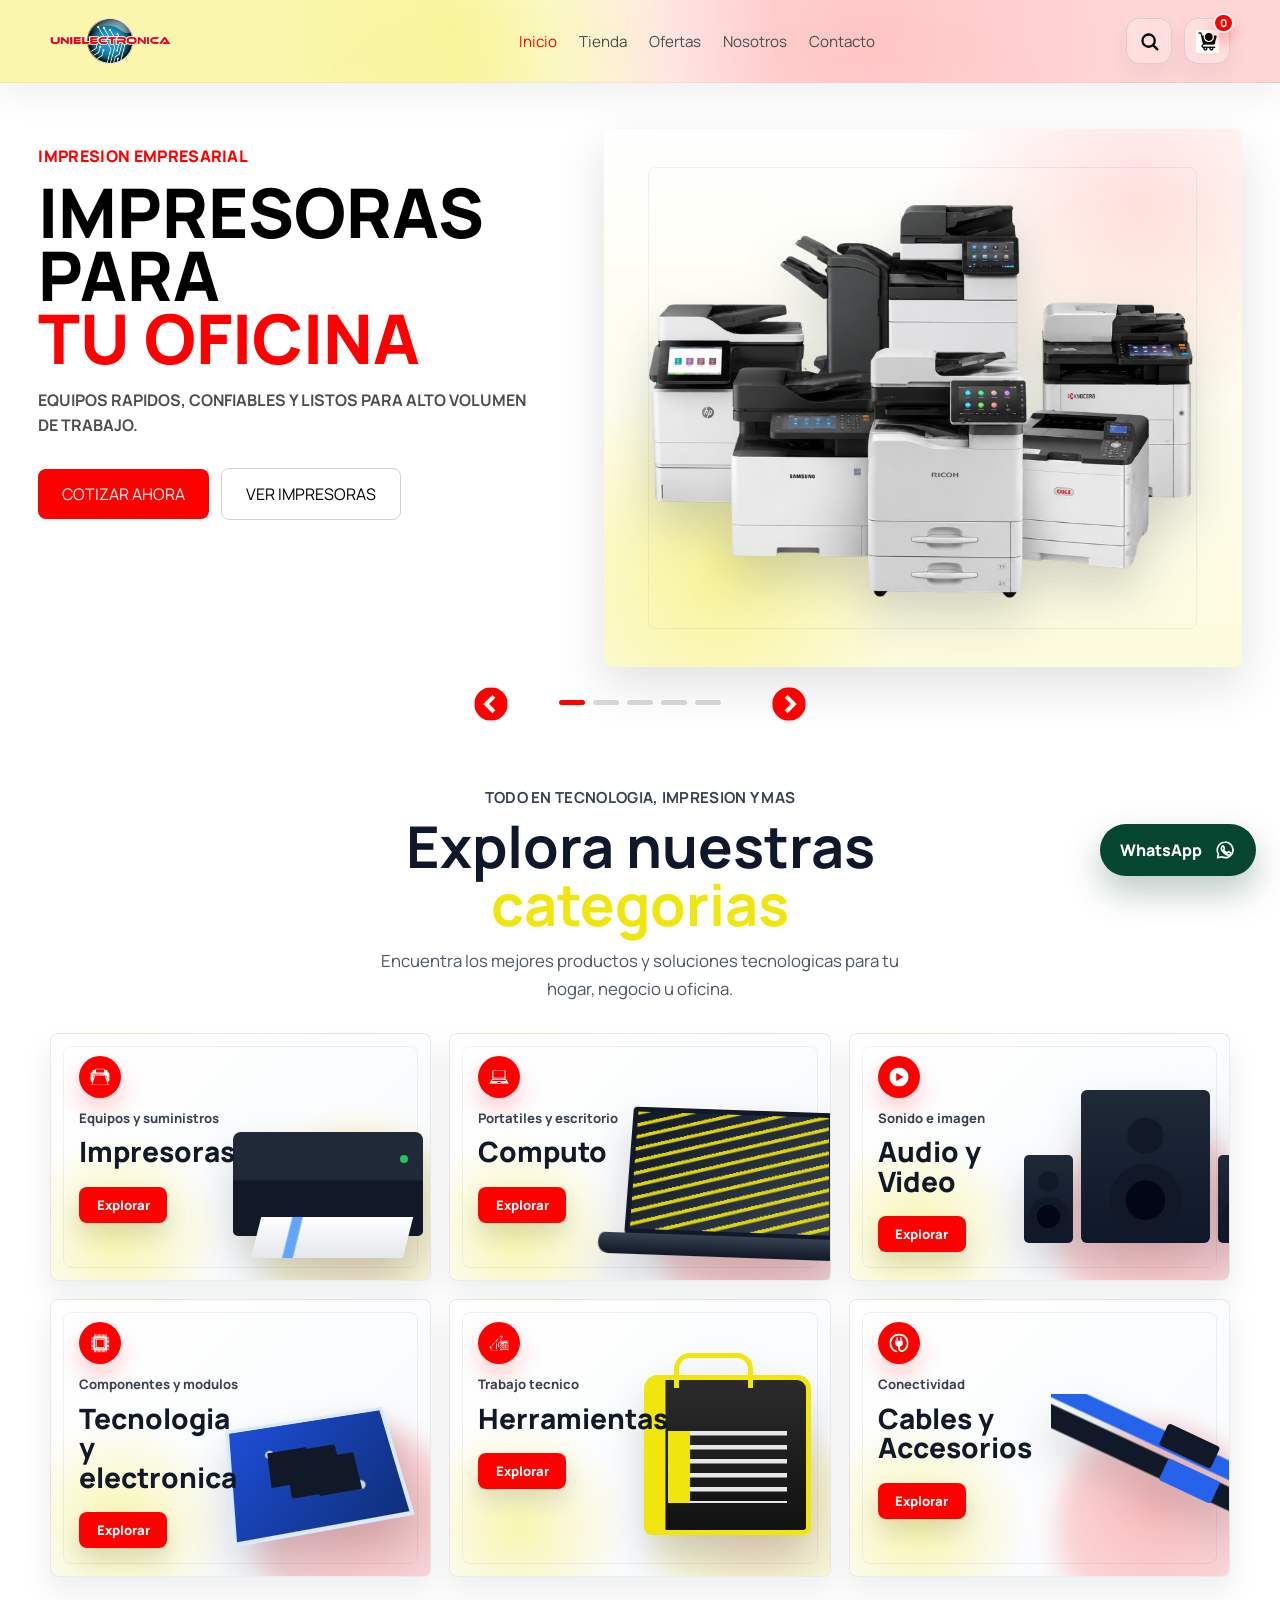
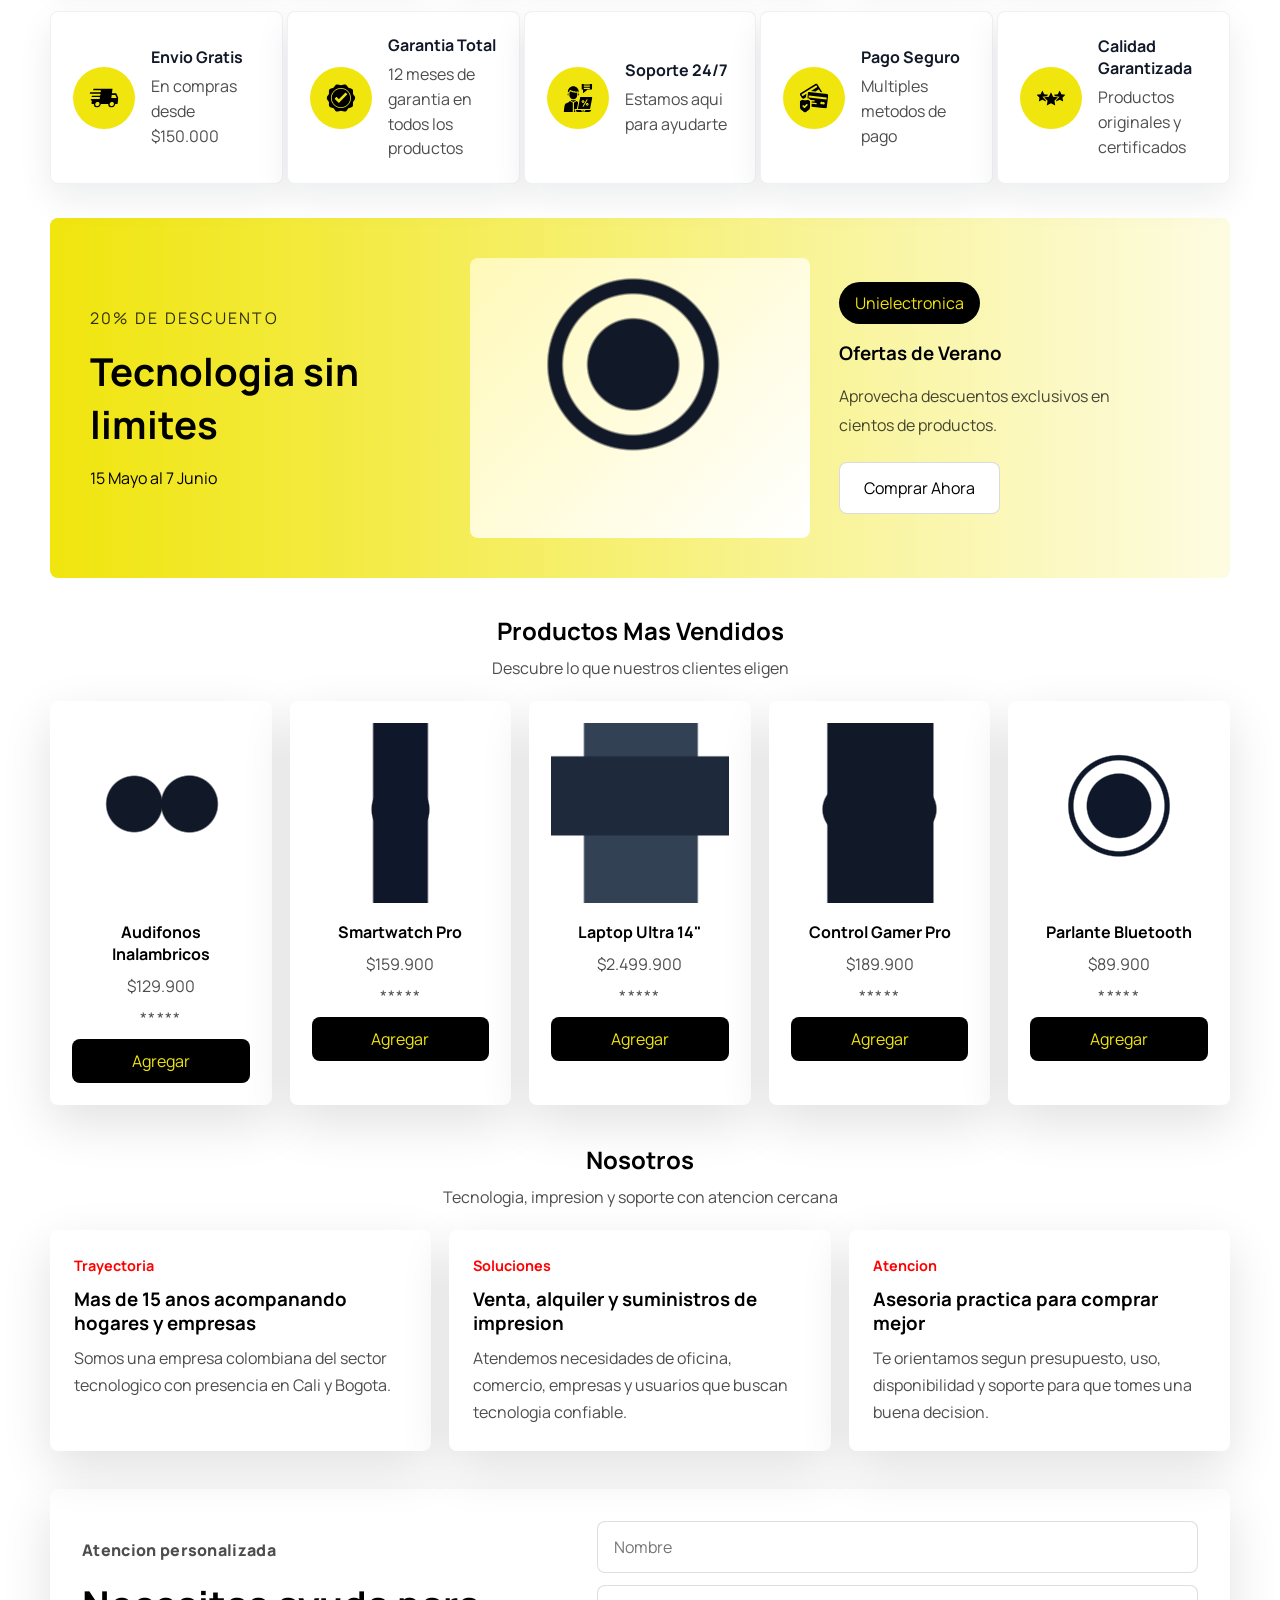
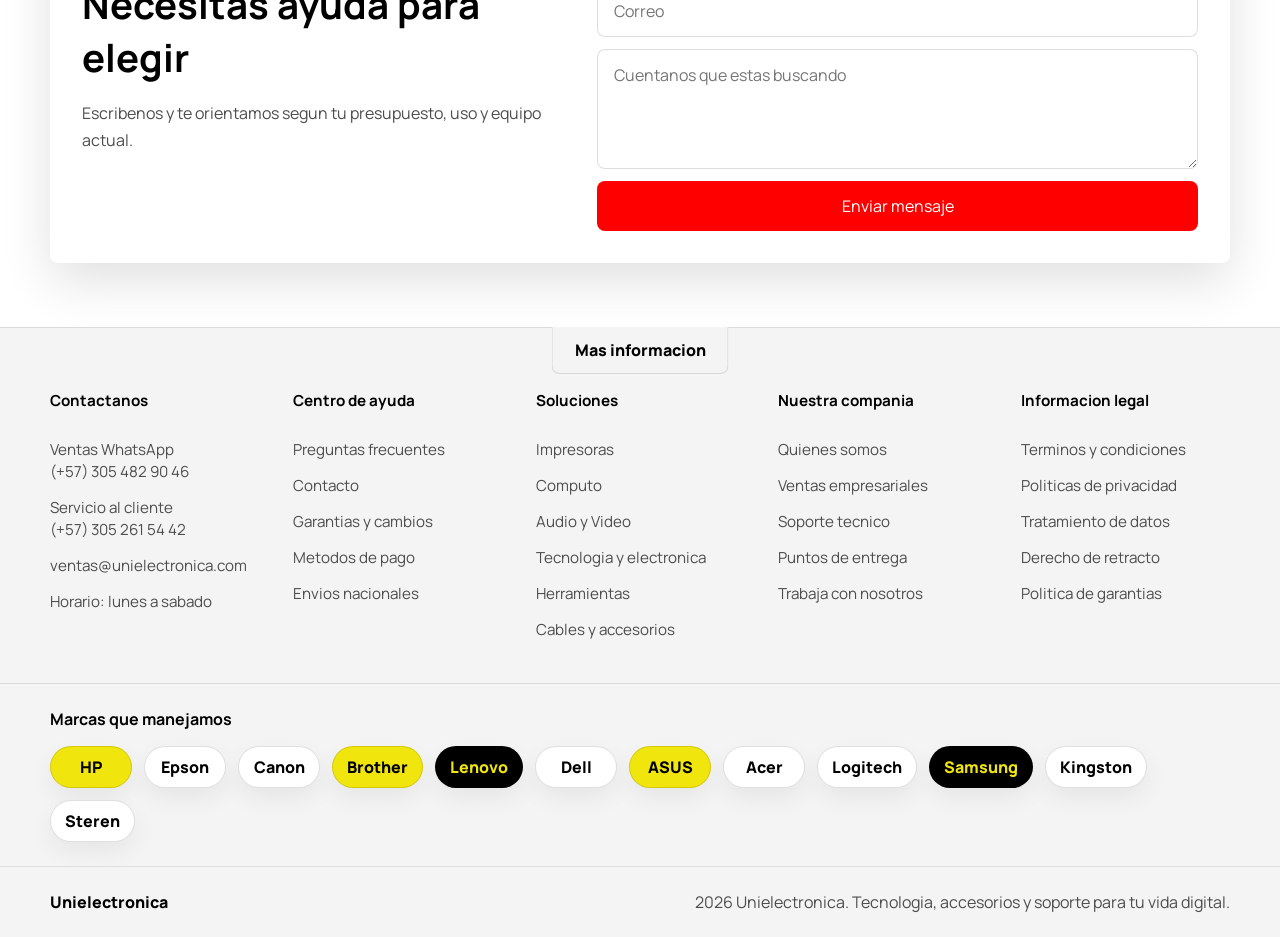
==== index.html @ 13df9bbd "Inicio" ====
<!DOCTYPE html>
<html lang="es">
  <head>
    <meta charset="UTF-8" />
    <meta name="viewport" content="width=device-width, initial-scale=1.0" />
    <title>Unielectronica | Tecnologia y accesorios</title>
    <link rel="icon" type="image/png" href="Img/favicon-unielectronica.png" />
    <link rel="stylesheet" href="style.css" />
  </head>
  <body>
    <!-- Preloader inicial: se oculta desde app.js despues de 1 segundo. -->
    <div class="preloader" id="preloader" aria-label="Cargando Unielectronica">
      <div class="preloader-card">
        <img src="Img/UNIELECTRONICA%20LOGO.png" alt="Unielectronica" />
        <span></span>
      </div>
    </div>

    <!-- Header fijo: logo, navegacion principal, buscador, carrito y menu movil. -->
    <header class="site-header">
      <div class="top-bar">
        <a class="brand" href="#inicio" aria-label="Ir al inicio">
          <img class="brand-logo" src="Img/UNIELECTRONICA%20LOGO.png" alt="Unielectronica" />
        </a>
        <nav class="nav" id="mainNav">
          <a href="#inicio" class="nav-link active">Inicio</a>
          <a href="pages/tienda.html" class="nav-link">Tienda</a>
          <a href="pages/ofertas.html" class="nav-link">Ofertas</a>
          <a href="pages/nosotros.html" class="nav-link">Nosotros</a>
          <a href="pages/contacto.html" class="nav-link">Contacto</a>
        </nav>
        <div class="header-actions">
          <button class="btn-icon icon-search" id="searchBtn" aria-label="Buscar">
            <svg viewBox="0 0 24 24" aria-hidden="true">
              <circle cx="11" cy="11" r="7"></circle>
              <path d="M16.5 16.5L21 21"></path>
            </svg>
          </button>
          <button class="btn-icon cart-btn icon-cart" aria-label="Carrito">
            <img src="Img/cart-icon.svg" alt="" aria-hidden="true" />
            <span id="cartCount">0</span>
          </button>
          <button class="mobile-menu-btn" id="menuBtn" aria-label="Menu" aria-expanded="false" aria-controls="mainNav"><span></span></button>
        </div>
      </div>
    </header>

    <!-- Panel de busqueda: app.js lo abre al hacer clic en el icono de lupa. -->
    <div class="search-panel" id="searchPanel" aria-hidden="true">
      <div class="search-box" role="search">
        <label for="productSearch">Buscar en Unielectronica</label>
        <div class="search-row">
          <input id="productSearch" type="search" placeholder="Audifonos, smartwatch, gaming..." autocomplete="off" />
          <button class="btn-primary" id="closeSearch" type="button">Cerrar</button>
        </div>
      </div>
    </div>

    <main>
      <!-- Hero principal con carrusel. Cada .hero-slide corresponde a una pantalla del carrusel. -->
      <section class="hero hero-carousel" id="inicio" aria-label="Productos destacados">
        <div class="carousel-track" id="heroTrack">
          <div class="hero-slide active">
            <div class="hero-text">
              <p class="eyebrow">Impresion empresarial</p>
              <h1>Impresoras para <span>tu oficina</span></h1>
              <p class="hero-copy">Equipos rapidos, confiables y listos para alto volumen de trabajo.</p>
              <div class="hero-actions">
                <a href="https://wa.me/573157001313?text=Hola%2C%20quiero%20cotizar%20impresoras%20para%20oficina." class="btn-primary" target="_blank" rel="noopener">Cotizar ahora</a>
                <a href="pages/tienda.html#impresoras" class="btn-ghost">Ver impresoras</a>
              </div>
            </div>
            <div class="hero-media">
              <div class="device-card">
                <div class="hero-product-image hero-office-printer" aria-hidden="true"></div>
                <div class="hero-feature-card feature-top">Alto volumen</div>
                <div class="hero-feature-card feature-mid">Red y WiFi</div>
                <div class="hero-feature-card feature-bottom">Soporte local</div>
              </div>
            </div>
          </div>

          <div class="hero-slide">
            <div class="hero-text">
              <p class="eyebrow">Soluciones para casa</p>
              <h1>Impresoras para <span>el hogar</span></h1>
              <p class="hero-copy">Soluciones practicas para tareas, documentos y uso diario.</p>
              <div class="hero-actions">
                <a href="https://wa.me/573157001313?text=Hola%2C%20quiero%20cotizar%20impresoras%20para%20el%20hogar." class="btn-primary" target="_blank" rel="noopener">Cotizar ahora</a>
                <a href="pages/tienda.html#impresoras" class="btn-ghost">Ver modelos</a>
              </div>
            </div>
            <div class="hero-media">
              <div class="device-card">
                <div class="hero-product-image hero-home-printer" aria-hidden="true"></div>
                <div class="hero-feature-card feature-top">Uso diario</div>
                <div class="hero-feature-card feature-mid">Bajo consumo</div>
                <div class="hero-feature-card feature-bottom">Facil instalacion</div>
              </div>
            </div>
          </div>

          <div class="hero-slide">
            <div class="hero-text">
              <p class="eyebrow">Computo personal</p>
              <h1>Computadores para <span>el hogar</span></h1>
              <p class="hero-copy">Equipos ideales para estudio, trabajo, navegacion y entretenimiento.</p>
              <div class="hero-actions">
                <a href="https://wa.me/573157001313?text=Hola%2C%20quiero%20cotizar%20computadores%20para%20el%20hogar%20o%20trabajo." class="btn-primary" target="_blank" rel="noopener">Cotizar ahora</a>
                <a href="pages/tienda.html#computo" class="btn-ghost">Ver computadores</a>
              </div>
            </div>
            <div class="hero-media">
              <div class="device-card">
                <div class="hero-product-image hero-computer" aria-hidden="true"></div>
                <div class="hero-feature-card feature-top">Trabajo y estudio</div>
                <div class="hero-feature-card feature-mid">Listos para usar</div>
                <div class="hero-feature-card feature-bottom">Asesoria tecnica</div>
              </div>
            </div>
          </div>

          <div class="hero-slide">
            <div class="hero-text">
              <p class="eyebrow">Puntos de venta</p>
              <h1>Lectores de codigos, <span>QR y huellas</span></h1>
              <p class="hero-copy">Lectores para negocios, inventarios, puntos de venta y control de acceso.</p>
              <div class="hero-actions">
                <a href="https://wa.me/573157001313?text=Hola%2C%20quiero%20cotizar%20lectores%20de%20codigos%2C%20QR%20o%20huellas." class="btn-primary" target="_blank" rel="noopener">Cotizar ahora</a>
                <a href="pages/tienda.html#electronica" class="btn-ghost">Ver lectores</a>
              </div>
            </div>
            <div class="hero-media">
              <div class="device-card">
                <div class="hero-product-image hero-readers" aria-hidden="true"></div>
                <div class="hero-feature-card feature-top">Codigos y QR</div>
                <div class="hero-feature-card feature-mid">Inventarios</div>
                <div class="hero-feature-card feature-bottom">Control de acceso</div>
              </div>
            </div>
          </div>

          <div class="hero-slide">
            <div class="hero-text">
              <p class="eyebrow">Etiquetado profesional</p>
              <h1>Impresoras de <span>etiquetas</span></h1>
              <p class="hero-copy">Soluciones para codigos de barras, productos, envios e industria textil.</p>
              <div class="hero-actions">
                <a href="https://wa.me/573157001313?text=Hola%2C%20quiero%20cotizar%20impresoras%20de%20etiquetas." class="btn-primary" target="_blank" rel="noopener">Cotizar ahora</a>
                <a href="pages/tienda.html#impresoras-termica-etiquetas" class="btn-ghost">Ver etiquetas</a>
              </div>
            </div>
            <div class="hero-media">
              <div class="device-card">
                <div class="hero-product-image hero-label-printer" aria-hidden="true"></div>
                <div class="hero-feature-card feature-top">Codigos de barras</div>
                <div class="hero-feature-card feature-mid">Envios y productos</div>
                <div class="hero-feature-card feature-bottom">Textil e industria</div>
              </div>
            </div>
          </div>
        </div>
        <button class="carousel-btn carousel-prev" id="prevSlide" type="button" aria-label="Anterior">
          <img src="Img/slide2-icon.svg" alt="" aria-hidden="true" />
        </button>
        <button class="carousel-btn carousel-next" id="nextSlide" type="button" aria-label="Siguiente">
          <img src="Img/slide1-icon.svg" alt="" aria-hidden="true" />
        </button>
        <div class="carousel-dots" aria-label="Seleccionar slide">
          <button class="carousel-dot active" type="button" aria-label="Slide 1"></button>
          <button class="carousel-dot" type="button" aria-label="Slide 2"></button>
          <button class="carousel-dot" type="button" aria-label="Slide 3"></button>
          <button class="carousel-dot" type="button" aria-label="Slide 4"></button>
          <button class="carousel-dot" type="button" aria-label="Slide 5"></button>
        </div>
      </section>

      <!-- Categorias destacadas del home. Los enlaces pueden llevar a tienda.html o a una categoria concreta. -->
      <section class="categories-section" id="categorias">
        <div class="categories-heading">
          <p>Todo en tecnologia, impresion y mas</p>
          <h2>Explora nuestras <span>categorias</span></h2>
          <p>Encuentra los mejores productos y soluciones tecnologicas para tu hogar, negocio u oficina.</p>
        </div>

        <div class="feature-grid">
          <article class="feature-card feature-black category-printers">
            <img class="category-icon category-icon-light" src="Img/printer-icon.svg" alt="" aria-hidden="true" />
            <div class="feature-copy">
              <p class="feature-label">Equipos y suministros</p>
              <h3>Impresoras</h3>
              <a href="pages/tienda.html#impresoras" class="feature-btn">Explorar</a>
            </div>
            <div class="category-visual printer-visual" aria-hidden="true"></div>
          </article>
          <article class="feature-card feature-yellow category-computing">
            <img class="category-icon" src="Img/laptop-icon.svg" alt="" aria-hidden="true" />
            <div class="feature-copy">
              <p class="feature-label">Portatiles y escritorio</p>
              <h3>Computo</h3>
              <a href="pages/tienda.html#computo" class="feature-btn light">Explorar</a>
            </div>
            <div class="category-visual laptop-visual" aria-hidden="true"></div>
          </article>
          <article class="feature-card feature-red category-audio">
            <img class="category-icon category-icon-light" src="Img/audio&amp;video-icon.svg" alt="" aria-hidden="true" />
            <div class="feature-copy">
              <p class="feature-label">Sonido e imagen</p>
              <h3>Audio y Video</h3>
              <a href="pages/tienda.html#audio-video" class="feature-btn light red-text">Explorar</a>
            </div>
            <div class="category-visual audio-visual" aria-hidden="true"></div>
          </article>
          <article class="feature-card feature-white category-electronics">
            <img class="category-icon" src="Img/electronic-icon.svg" alt="" aria-hidden="true" />
            <div class="feature-copy">
              <p class="feature-label">Componentes y modulos</p>
              <h3>Tecnologia y electronica</h3>
              <a href="pages/tienda.html#electronica" class="feature-btn">Explorar</a>
            </div>
            <div class="category-visual board-visual" aria-hidden="true"></div>
          </article>
          <article class="feature-card feature-green category-tools">
            <img class="category-icon category-icon-light" src="Img/tools-icon.svg" alt="" aria-hidden="true" />
            <div class="feature-copy">
              <p class="feature-label">Trabajo tecnico</p>
              <h3>Herramientas</h3>
              <a href="pages/tienda.html#herramientas" class="feature-btn light">Explorar</a>
            </div>
            <div class="category-visual tools-visual" aria-hidden="true"></div>
          </article>
          <article class="feature-card feature-blue category-cables">
            <img class="category-icon" src="Img/cables-icon.svg" alt="" aria-hidden="true" />
            <div class="feature-copy">
              <p class="feature-label">Conectividad</p>
              <h3>Cables y Accesorios</h3>
              <a href="pages/tienda.html#cables" class="feature-btn light">Explorar</a>
            </div>
            <div class="category-visual cables-visual" aria-hidden="true"></div>
          </article>
        </div>
      </section>

      <!-- Beneficios rápidos de compra/servicio. -->
      <section class="info-strip">
        <div class="info-card">
          <span class="info-icon" aria-hidden="true"><img src="Img/shipments-icon.svg" alt="" /></span>
          <div>
            <h4>Envio Gratis</h4>
            <p>En compras desde $150.000</p>
          </div>
        </div>
        <div class="info-card">
          <span class="info-icon" aria-hidden="true"><img src="Img/warranty-icon.svg" alt="" /></span>
          <div>
            <h4>Garantia Total</h4>
            <p>12 meses de garantia en todos los productos</p>
          </div>
        </div>
        <div class="info-card">
          <span class="info-icon" aria-hidden="true"><img src="Img/afterSale-icon.svg" alt="" /></span>
          <div>
            <h4>Soporte 24/7</h4>
            <p>Estamos aqui para ayudarte</p>
          </div>
        </div>
        <div class="info-card">
          <span class="info-icon" aria-hidden="true"><img src="Img/safety-icon.svg" alt="" /></span>
          <div>
            <h4>Pago Seguro</h4>
            <p>Multiples metodos de pago</p>
          </div>
        </div>
        <div class="info-card">
          <span class="info-icon" aria-hidden="true"><img src="Img/quality-icon.svg" alt="" /></span>
          <div>
            <h4>Calidad Garantizada</h4>
            <p>Productos originales y certificados</p>
          </div>
        </div>
      </section>

      <!-- Banner promocional del home. Para ofertas completas se usa pages/ofertas.html. -->
      <section class="promo-banner" id="ofertas">
        <div class="promo-copy">
          <p class="promo-small">20% de descuento</p>
          <h2>Tecnologia sin limites</h2>
          <p>15 Mayo al 7 Junio</p>
        </div>
        <div class="promo-hero">
          <div class="device-image device-image-2"></div>
        </div>
        <div class="promo-details">
          <span class="promo-tag">Unielectronica</span>
          <h3>Ofertas de Verano</h3>
          <p>Aprovecha descuentos exclusivos en cientos de productos.</p>
          <a href="#tienda" class="btn-secondary">Comprar Ahora</a>
        </div>
      </section>

      <!-- Productos destacados del home. La tienda completa esta en pages/tienda.html. -->
      <section class="best-sellers" id="tienda">
        <div class="section-header">
          <h2>Productos Mas Vendidos</h2>
          <p>Descubre lo que nuestros clientes eligen</p>
        </div>
        <div class="products-grid">
          <article class="product-card" data-product="audifonos inalambricos audio bluetooth">
            <div class="product-image product-image-1"></div>
            <h3>Audifonos Inalambricos</h3>
            <p>$129.900</p>
            <p class="rating">*****</p>
            <button class="add-cart" type="button">Agregar</button>
          </article>
          <article class="product-card" data-product="smartwatch pro reloj inteligente wearables">
            <div class="product-image product-image-2"></div>
            <h3>Smartwatch Pro</h3>
            <p>$159.900</p>
            <p class="rating">*****</p>
            <button class="add-cart" type="button">Agregar</button>
          </article>
          <article class="product-card" data-product="laptop ultra computador portatil trabajo estudio">
            <div class="product-image product-image-3"></div>
            <h3>Laptop Ultra 14"</h3>
            <p>$2.499.900</p>
            <p class="rating">*****</p>
            <button class="add-cart" type="button">Agregar</button>
          </article>
          <article class="product-card" data-product="control gamer pro gaming consola">
            <div class="product-image product-image-4"></div>
            <h3>Control Gamer Pro</h3>
            <p>$189.900</p>
            <p class="rating">*****</p>
            <button class="add-cart" type="button">Agregar</button>
          </article>
          <article class="product-card" data-product="parlante bluetooth audio portatil">
            <div class="product-image product-image-5"></div>
            <h3>Parlante Bluetooth</h3>
            <p>$89.900</p>
            <p class="rating">*****</p>
            <button class="add-cart" type="button">Agregar</button>
          </article>
        </div>
      </section>

      <!-- Resumen corto de la empresa en home. La pagina completa esta en pages/nosotros.html. -->
      <section class="blog-preview" id="nosotros">
        <div class="section-header">
          <h2>Nosotros</h2>
          <p>Tecnologia, impresion y soporte con atencion cercana</p>
        </div>
        <div class="blog-grid">
          <article class="blog-card">
            <span>Trayectoria</span>
            <h3>Mas de 15 anos acompanando hogares y empresas</h3>
            <p>Somos una empresa colombiana del sector tecnologico con presencia en Cali y Bogota.</p>
          </article>
          <article class="blog-card">
            <span>Soluciones</span>
            <h3>Venta, alquiler y suministros de impresion</h3>
            <p>Atendemos necesidades de oficina, comercio, empresas y usuarios que buscan tecnologia confiable.</p>
          </article>
          <article class="blog-card">
            <span>Atencion</span>
            <h3>Asesoria practica para comprar mejor</h3>
            <p>Te orientamos segun presupuesto, uso, disponibilidad y soporte para que tomes una buena decision.</p>
          </article>
        </div>
      </section>

      <!-- Formulario rapido del home. La pagina completa de contacto esta en pages/contacto.html. -->
      <section class="contact-section" id="contacto">
        <div>
          <p class="eyebrow">Atencion personalizada</p>
          <h2>Necesitas ayuda para elegir</h2>
          <p>Escribenos y te orientamos segun tu presupuesto, uso y equipo actual.</p>
        </div>
        <form class="contact-form">
          <input type="text" placeholder="Nombre" aria-label="Nombre" />
          <input type="email" placeholder="Correo" aria-label="Correo" />
          <textarea placeholder="Cuentanos que estas buscando" aria-label="Mensaje"></textarea>
          <button class="btn-primary" type="submit">Enviar mensaje</button>
        </form>
      </section>
    </main>

    <!-- Footer compartido del home: enlaces, datos de contacto e informacion legal. -->
    <footer class="site-footer">
      <div class="footer-tab">Mas informacion</div>
      <div class="footer-content">
        <div class="footer-column">
          <h3>Contactanos</h3>
          <a href="tel:+573054829046">Ventas WhatsApp<br />(+57) 305 482 90 46</a>
          <a href="tel:+573052615442">Servicio al cliente<br />(+57) 305 261 54 42</a>
          <a href="mailto:ventas@unielectronica.com">ventas@unielectronica.com</a>
          <span>Horario: lunes a sabado</span>
        </div>
        <div class="footer-column">
          <h3>Centro de ayuda</h3>
          <a href="#">Preguntas frecuentes</a>
          <a href="pages/contacto.html">Contacto</a>
          <a href="#">Garantias y cambios</a>
          <a href="#">Metodos de pago</a>
          <a href="#">Envios nacionales</a>
        </div>
        <div class="footer-column">
          <h3>Soluciones</h3>
          <a href="#tienda">Impresoras</a>
          <a href="#tienda">Computo</a>
          <a href="#tienda">Audio y Video</a>
          <a href="pages/tienda.html#electronica">Tecnologia y electronica</a>
          <a href="#tienda">Herramientas</a>
          <a href="#tienda">Cables y accesorios</a>
        </div>
        <div class="footer-column">
          <h3>Nuestra compania</h3>
          <a href="pages/nosotros.html">Quienes somos</a>
          <a href="#">Ventas empresariales</a>
          <a href="#">Soporte tecnico</a>
          <a href="#">Puntos de entrega</a>
          <a href="#">Trabaja con nosotros</a>
        </div>
        <div class="footer-column">
          <h3>Informacion legal</h3>
          <a href="#">Terminos y condiciones</a>
          <a href="#">Politicas de privacidad</a>
          <a href="#">Tratamiento de datos</a>
          <a href="#">Derecho de retracto</a>
          <a href="#">Politica de garantias</a>
        </div>
      </div>
      <div class="brand-strip" aria-label="Marcas disponibles">
        <span>Marcas que manejamos</span>
        <div class="brand-list">
          <span>HP</span>
          <span>Epson</span>
          <span>Canon</span>
          <span>Brother</span>
          <span>Lenovo</span>
          <span>Dell</span>
          <span>ASUS</span>
          <span>Acer</span>
          <span>Logitech</span>
          <span>Samsung</span>
          <span>Kingston</span>
          <span>Steren</span>
        </div>
      </div>
      <div class="footer-bottom">
        <p>Unielectronica</p>
        <span>2026 Unielectronica. Tecnologia, accesorios y soporte para tu vida digital.</span>
      </div>
    </footer>

    <!-- Boton flotante de WhatsApp visible en todo el home. -->
    <a class="whatsapp-float" href="https://wa.me/573157001313" target="_blank" rel="noopener" aria-label="Escribir por WhatsApp">
      <span>WhatsApp</span>
      <svg viewBox="0 0 24 24" aria-hidden="true">
        <path d="M12 3.5a8.4 8.4 0 0 0-7.25 12.64L4 20.5l4.45-1.17A8.4 8.4 0 1 0 12 3.5Z"></path>
        <path d="M8.8 8.2c.2-.42.42-.43.62-.43h.5c.16 0 .38.06.58.48.22.52.72 1.77.78 1.9.06.13.1.29.02.46-.08.18-.13.29-.27.45-.13.16-.28.35-.4.47-.13.13-.27.27-.12.53.16.26.68 1.12 1.46 1.8 1 .9 1.84 1.18 2.1 1.31.26.13.42.11.57-.06.16-.18.66-.77.84-1.04.18-.26.35-.22.59-.13.24.08 1.52.72 1.78.85.26.13.43.19.5.3.06.11.06.64-.15 1.25-.21.6-1.23 1.18-1.72 1.22-.44.04-1 .06-1.62-.1-.37-.1-.85-.28-1.46-.54-2.56-1.1-4.23-3.67-4.36-3.84-.13-.18-1.04-1.38-1.04-2.63 0-1.25.66-1.86.9-2.12Z"></path>
      </svg>
    </a>

    <script src="app.js"></script>
  </body>
</html>
---- style.css ----
@import url("https://fonts.googleapis.com/css2?family=Manrope:wght@400;500;600;700;800;900&display=swap");

:root {
  --bg: #ffffff;
  --white: #ffffff;
  --black: #000000;
  --gray: #4d4d4d;
  --blue: #ff0000;
  --blue-soft: #fff9b8;
  --yellow: #f0e50d;
  --red: #ff0000;
  --green: #000000;
  --orange: #f0e50d;
  --shadow: 0 18px 50px rgba(0, 0, 0, 0.12);
  --radius: 8px;
  --header-height: 82px;
}

* {
  box-sizing: border-box;
}

html {
  scroll-behavior: smooth;
}

html,
body {
  overflow-x: hidden;
}

body {
  margin: 0;
  font-family: "Manrope", "Aptos", "Segoe UI", ui-sans-serif, system-ui, sans-serif;
  background: var(--bg);
  color: var(--black);
  padding-top: var(--header-height);
}

button,
a {
  font: inherit;
}

a {
  text-decoration: none;
}

.preloader {
  position: fixed;
  inset: 0;
  z-index: 999;
  display: grid;
  place-items: center;
  background: var(--white);
  transition: opacity 0.45s ease, visibility 0.45s ease;
}

.preloader.is-hidden {
  opacity: 0;
  visibility: hidden;
  pointer-events: none;
}

.preloader-card {
  display: grid;
  justify-items: center;
  gap: 22px;
}

.preloader-card img {
  width: min(260px, 68vw);
  height: auto;
  display: block;
  animation: preloaderPulse 1.2s ease-in-out infinite;
}

.preloader-card span {
  width: 150px;
  height: 4px;
  overflow: hidden;
  border-radius: 999px;
  background: rgba(15, 23, 42, 0.1);
}

.preloader-card span::before {
  content: "";
  display: block;
  width: 46%;
  height: 100%;
  border-radius: inherit;
  background: var(--red);
  animation: preloaderBar 1s ease-in-out infinite;
}

@keyframes preloaderPulse {
  0%,
  100% {
    transform: scale(1);
  }

  50% {
    transform: scale(1.035);
  }
}

@keyframes preloaderBar {
  0% {
    transform: translateX(-110%);
  }

  100% {
    transform: translateX(230%);
  }
}

.site-header {
  position: fixed;
  top: 0;
  left: 0;
  right: 0;
  z-index: 10;
  background:
    radial-gradient(circle at 18% 100%, rgba(240, 229, 13, 0.34) 0 22%, rgba(240, 229, 13, 0) 42%),
    radial-gradient(circle at 82% 0%, rgba(255, 0, 0, 0.16) 0 26%, rgba(255, 0, 0, 0) 48%),
    linear-gradient(180deg, rgba(255, 255, 255, 0.98), rgba(255, 255, 255, 0.9));
  backdrop-filter: blur(14px);
  border-bottom: 1px solid rgba(255, 0, 0, 0.08);
  box-shadow: 0 14px 34px rgba(15, 23, 42, 0.06);
}

.site-header::before {
  content: "";
  position: absolute;
  inset: 0;
  z-index: -1;
  pointer-events: none;
  background:
    radial-gradient(circle at 38% 50%, rgba(240, 229, 13, 0.12), transparent 28%),
    radial-gradient(circle at 68% 62%, rgba(255, 0, 0, 0.08), transparent 30%);
}

.top-bar {
  position: relative;
  z-index: 1;
  width: min(1180px, calc(100% - 32px));
  margin: 0 auto;
  display: flex;
  align-items: center;
  justify-content: space-between;
  gap: 14px;
  padding: 18px 0;
}

.brand {
  display: flex;
  align-items: center;
  color: var(--black);
  flex: 0 0 auto;
}

.brand-logo {
  display: block;
  width: clamp(150px, 17vw, 230px);
  height: 46px;
  object-fit: contain;
  object-position: left center;
}

.nav {
  display: flex;
  align-items: center;
  gap: 22px;
  flex-wrap: wrap;
  justify-content: center;
}

.nav-link {
  color: var(--gray);
  font-size: 0.95rem;
  transition: color 0.2s ease;
}

.nav-link:hover,
.nav-link.active {
  color: var(--red);
}

.header-actions {
  display: flex;
  align-items: center;
  gap: 12px;
  flex: 0 0 auto;
}

.btn-icon {
  position: relative;
  width: 46px;
  height: 46px;
  border: 1px solid rgba(15, 23, 42, 0.1);
  border-radius: 14px;
  background: rgba(255, 255, 255, 0.24);
  color: var(--black);
  cursor: pointer;
  box-shadow:
    0 10px 22px rgba(15, 23, 42, 0.06),
    inset 0 1px 0 rgba(255, 255, 255, 0.38);
  display: grid;
  place-items: center;
  backdrop-filter: blur(10px);
  transition: transform 0.18s ease, box-shadow 0.18s ease, border-color 0.18s ease, background 0.18s ease;
  -webkit-tap-highlight-color: transparent;
}

.btn-icon::before {
  content: "";
  display: none;
}

.btn-icon svg {
  position: relative;
  z-index: 1;
  width: 21px;
  height: 21px;
  fill: none;
  stroke: currentColor;
  stroke-width: 2.6;
  stroke-linecap: round;
  stroke-linejoin: round;
}

.btn-icon img {
  position: relative;
  z-index: 1;
  width: 23px;
  height: 23px;
  display: block;
  object-fit: contain;
}

.btn-icon:hover {
  transform: translateY(-2px);
  border-color: rgba(255, 0, 0, 0.28);
  background: rgba(255, 255, 255, 0.36);
  box-shadow:
    0 14px 28px rgba(15, 23, 42, 0.1),
    0 8px 18px rgba(255, 0, 0, 0.08),
    inset 0 1px 0 rgba(255, 255, 255, 0.46);
}

.btn-icon:active {
  transform: translateY(0);
  box-shadow:
    0 8px 18px rgba(15, 23, 42, 0.08),
    inset 0 1px 0 rgba(255, 255, 255, 0.35);
}

.btn-icon:focus-visible {
  outline: 3px solid rgba(240, 229, 13, 0.65);
  outline-offset: 3px;
}

.cart-btn span {
  position: absolute;
  right: -5px;
  top: -6px;
  z-index: 2;
  min-width: 20px;
  height: 20px;
  padding: 0 5px;
  margin: 0;
  border: 2px solid #ffffff;
  border-radius: 999px;
  background: var(--red);
  color: #ffffff;
  box-shadow: 0 8px 14px rgba(255, 0, 0, 0.28);
  font-size: 0.68rem;
  line-height: 16px;
  font-weight: 950;
  text-align: center;
  pointer-events: none;
}

.cart-btn {
  position: relative;
  display: flex;
  align-items: center;
  justify-content: center;
}

.cart-btn::after {
  content: "";
  position: absolute;
  inset: 9px;
  border-radius: 12px;
  background: rgba(255, 0, 0, 0.08);
  opacity: 0;
  transition: opacity 0.18s ease;
}

.cart-btn:hover::after {
  opacity: 1;
}

.mobile-menu-btn {
  display: none;
  width: 42px;
  height: 42px;
  border: 0;
  border-radius: var(--radius);
  background: var(--black);
  color: white;
  place-items: center;
  cursor: pointer;
}

.mobile-menu-btn span,
.mobile-menu-btn::before,
.mobile-menu-btn::after {
  content: "";
  width: 18px;
  height: 2px;
  background: white;
  display: block;
  border-radius: 2px;
}

.mobile-menu-btn {
  gap: 4px;
}

.search-panel {
  position: fixed;
  inset: 82px 16px auto;
  z-index: 20;
  display: none;
  justify-content: center;
}

.search-panel.open {
  display: flex;
}

.search-box {
  width: min(760px, 100%);
  background: white;
  border: 1px solid rgba(15, 23, 42, 0.08);
  border-radius: var(--radius);
  box-shadow: var(--shadow);
  padding: 18px;
}

.search-box label {
  display: block;
  font-weight: 700;
  margin-bottom: 10px;
}

.search-row {
  display: flex;
  gap: 10px;
}

.search-row input {
  flex: 1;
  min-width: 0;
  border: 1px solid rgba(15, 23, 42, 0.14);
  border-radius: var(--radius);
  padding: 13px 14px;
  outline: none;
}

main {
  width: min(1180px, calc(100% - 32px));
  margin: 0 auto;
  padding: 0 0 64px;
}

.hero {
  margin-bottom: 44px;
}

.hero-carousel {
  display: block;
  position: relative;
  overflow: hidden;
  width: 100vw;
  min-height: clamp(590px, 69vh, 810px);
  margin-left: calc(50% - 50vw);
  padding: clamp(10px, 1.6vw, 24px) 0 76px;
  background: var(--white);
}

.carousel-track {
  display: flex;
  transition: transform 0.55s ease;
  will-change: transform;
}

.hero-slide {
  min-width: 100%;
  display: grid;
  grid-template-columns: minmax(360px, 0.88fr) minmax(560px, 1.12fr);
  gap: clamp(36px, 5vw, 88px);
  align-items: start;
  width: min(1640px, calc(100vw - 96px));
  margin: 0 auto;
  padding: clamp(18px, 3vh, 34px) clamp(24px, 3vw, 48px) 0;
}

.carousel-btn {
  position: absolute;
  bottom: 18px;
  z-index: 2;
  width: 42px;
  height: 42px;
  border: 0;
  border-radius: 50%;
  background: transparent;
  box-shadow: none;
  cursor: pointer;
  transition: transform 0.2s ease, background 0.2s ease;
  padding: 0;
  display: grid;
  place-items: center;
}

.carousel-btn img {
  width: 100%;
  height: 100%;
  display: block;
  object-fit: contain;
}

.carousel-btn:hover {
  background: transparent;
  transform: scale(1.08);
}

.carousel-prev {
  left: calc(50% - 170px);
}

.carousel-next {
  right: calc(50% - 170px);
}

.carousel-dots {
  position: absolute;
  left: 50%;
  bottom: 38px;
  display: flex;
  gap: 8px;
  transform: translateX(-50%);
  width: max-content;
  max-width: calc(100% - 180px);
  justify-content: center;
}

.carousel-dot {
  width: 26px;
  height: 5px;
  border: 0;
  border-radius: 99px;
  background: rgba(15, 23, 42, 0.16);
  cursor: pointer;
}

.carousel-dot.active {
  background: var(--red);
}

.hero-text {
  position: relative;
  z-index: 2;
  max-width: 640px;
  text-transform: uppercase;
}

.eyebrow {
  color: var(--red);
  font-weight: 900;
  margin-bottom: 14px;
  letter-spacing: 0.02em;
}

.hero h1 {
  font-size: clamp(3.4rem, 5.35vw, 6.55rem);
  line-height: 0.92;
  margin: 0 0 18px;
  letter-spacing: 0;
  font-weight: 950;
  overflow-wrap: anywhere;
}

.hero h1 span {
  color: var(--red);
  display: block;
  margin-left: 0;
}

.hero-copy {
  color: var(--gray);
  line-height: 1.55;
  margin-bottom: 30px;
  max-width: 560px;
  font-size: 1rem;
  font-weight: 700;
}

.hero-actions {
  display: flex;
  align-items: center;
  gap: 12px;
  flex-wrap: wrap;
}

.btn-primary,
.btn-secondary,
.feature-btn,
.btn-ghost,
.add-cart {
  display: inline-flex;
  align-items: center;
  justify-content: center;
  padding: 14px 24px;
  border-radius: var(--radius);
  border: none;
  cursor: pointer;
  transition: transform 0.2s ease, box-shadow 0.2s ease;
}

.btn-primary {
  background: var(--red);
  color: white;
}

.btn-secondary {
  background: white;
  color: var(--black);
  border: 1px solid rgba(0, 0, 0, 0.14);
}

.btn-ghost {
  background: transparent;
  color: var(--black);
  border: 1px solid rgba(0, 0, 0, 0.18);
}

.btn-primary:hover,
.btn-secondary:hover,
.feature-btn:hover,
.btn-ghost:hover,
.add-cart:hover {
  transform: translateY(-2px);
}

.hero-media {
  display: grid;
  gap: 18px;
  justify-items: stretch;
  min-width: 0;
}

.device-card {
  width: 100%;
  max-width: 760px;
  justify-self: end;
  min-height: clamp(460px, 42vw, 650px);
  background:
    radial-gradient(circle at 84% 14%, rgba(255, 0, 0, 0.12), transparent 30%),
    radial-gradient(circle at 18% 82%, rgba(240, 229, 13, 0.35), transparent 28%),
    linear-gradient(180deg, rgba(255,255,255,0.98), rgba(240,229,13,0.14));
  border-radius: var(--radius);
  box-shadow: var(--shadow);
  display: grid;
  place-items: center;
  position: relative;
  overflow: hidden;
}

.device-card::before {
  content: "";
  position: absolute;
  inset: 7%;
  border: 1px solid rgba(15, 23, 42, 0.06);
  border-radius: var(--radius);
  pointer-events: none;
}

.hero-product-image {
  position: relative;
  z-index: 1;
  width: min(78%, 560px);
  height: min(72%, 470px);
  filter: drop-shadow(0 24px 24px rgba(15, 23, 42, 0.18));
}

.hero-office-printer {
  width: calc(100% - 56px);
  height: calc(100% - 56px);
  background: url("Img/impresorasOficina.png") center / contain no-repeat;
  border-radius: 0;
}

.hero-home-printer,
.hero-computer,
.hero-readers,
.hero-label-printer {
  width: calc(100% - 56px);
  height: calc(100% - 56px);
  border: 0;
  border-radius: 0;
  transform: none;
}

.hero-office-printer::before,
.hero-office-printer::after,
.hero-home-printer::before,
.hero-home-printer::after,
.hero-computer::before,
.hero-computer::after,
.hero-readers::before,
.hero-readers::after,
.hero-label-printer::before,
.hero-label-printer::after {
  content: "";
  position: absolute;
  display: block;
}

.hero-office-printer::before {
  display: none;
}

.hero-office-printer::after {
  display: none;
}

.hero-home-printer {
  background: url("Img/impresorasHogar.png") center / contain no-repeat;
}

.hero-home-printer::before {
  display: none;
}

.hero-home-printer::after {
  display: none;
}

.hero-computer {
  background: url("Img/computoHogar.png") center / contain no-repeat;
}

.hero-computer::after {
  display: none;
}

.hero-readers {
  background: url("Img/lectores.png") center / contain no-repeat;
}

.hero-readers::before {
  display: none;
}

.hero-readers::after {
  display: none;
}

.hero-label-printer {
  background: url("Img/impresorasEtiquetas.png") center / contain no-repeat;
}

.hero-label-printer::before {
  display: none;
}

.hero-label-printer::after {
  display: none;
}

.hero-feature-card {
  display: none;
}

.hero-feature-card::before {
  content: "";
  width: 8px;
  height: 8px;
  display: inline-block;
  margin-right: 8px;
  border-radius: 50%;
  background: var(--red);
  vertical-align: 1px;
}

.feature-top {
  top: 13%;
  right: 7%;
}

.feature-mid {
  left: 8%;
  top: 42%;
}

.feature-bottom {
  right: 10%;
  bottom: 11%;
}

.device-image {
  width: 100%;
  height: 100%;
  border-radius: var(--radius);
  background-size: cover;
  background-position: center;
}

.device-image-1 {
  width: 76%;
  height: 76%;
  background:
    radial-gradient(circle at 33% 47%, #111827 0 18%, transparent 19%),
    radial-gradient(circle at 68% 47%, #111827 0 18%, transparent 19%),
    linear-gradient(90deg, transparent 22%, #111827 23% 28%, transparent 29% 71%, #111827 72% 77%, transparent 78%),
    radial-gradient(circle at 50% 35%, transparent 0 30%, #111827 31% 35%, transparent 36%),
    linear-gradient(135deg, #fff9b8, #ffffff);
}

.device-card .device-image-2,
.device-card .product-image-4 {
  width: 76%;
  height: 76%;
  margin: 0;
}

.floating-chip {
  position: absolute;
  background: white;
  border: 1px solid rgba(15, 23, 42, 0.08);
  border-radius: var(--radius);
  box-shadow: var(--shadow);
  padding: 10px 14px;
  font-weight: 700;
  color: var(--black);
}

.chip-top {
  right: 22px;
  top: 32px;
}

.chip-bottom {
  left: 22px;
  bottom: 32px;
}

.hero-description {
  width: 100%;
  background: white;
  border-radius: var(--radius);
  padding: clamp(20px, 2vw, 30px);
  box-shadow: var(--shadow);
}

.hero-description h3 {
  margin: 0 0 14px;
}

.hero-description p {
  margin: 0;
  color: var(--gray);
  line-height: 1.75;
}

.categories-section {
  margin: 8px 0 34px;
}

.categories-heading {
  max-width: 720px;
  margin: 0 auto 30px;
  text-align: center;
}

.categories-heading p:first-child {
  margin: 0 0 10px;
  color: #374151;
  font-size: 0.95rem;
  font-weight: 700;
  letter-spacing: 0.02em;
  text-transform: uppercase;
}

.categories-heading h2 {
  margin: 0 0 14px;
  color: #0f172a;
  font-size: clamp(2.25rem, 4.5vw, 3.9rem);
  line-height: 1;
}

.categories-heading h2 span {
  color: var(--yellow);
}

.categories-heading p:last-child {
  max-width: 560px;
  margin: 0 auto;
  color: #4b5563;
  font-size: 1.05rem;
  line-height: 1.65;
}

.feature-grid {
  display: grid;
  grid-template-columns: repeat(3, minmax(0, 1fr));
  gap: 18px;
}

.feature-card {
  position: relative;
  min-height: 220px;
  overflow: hidden;
  border-radius: var(--radius);
  padding: 28px;
  color: #111827;
  box-shadow: 0 14px 30px rgba(15, 23, 42, 0.08);
  background:
    radial-gradient(circle at 80% 74%, rgba(255, 0, 0, 0.12), transparent 27%),
    radial-gradient(circle at 18% 82%, rgba(240, 229, 13, 0.32), transparent 28%),
    linear-gradient(135deg, #ffffff 0%, #f8fafc 100%);
  border: 1px solid rgba(15, 23, 42, 0.08);
}

.feature-black {
  --category-accent: #f0e50d;
}

.feature-yellow,
.feature-blue {
  --category-accent: #ff0000;
}

.feature-red {
  --category-accent: #ff0000;
}

.feature-white {
  --category-accent: #ff0000;
}

.feature-green {
  --category-accent: #f0e50d;
}

.feature-copy {
  position: relative;
  z-index: 2;
  width: min(52%, 230px);
  min-height: 164px;
  display: flex;
  flex-direction: column;
  align-items: flex-start;
  justify-content: flex-start;
  padding-top: 48px;
}

.feature-label {
  margin: 0 0 10px;
  font-size: 0.82rem;
  line-height: 1.35;
  color: #374151;
  font-weight: 750;
}

.feature-card h3 {
  margin: 0 0 20px;
  font-size: clamp(1.75rem, 2vw, 2.25rem);
  line-height: 1.05;
  font-weight: 950;
  letter-spacing: 0;
}

.feature-btn {
  width: fit-content;
  min-width: 88px;
  background: var(--red);
  color: #ffffff;
  font-weight: 800;
  font-size: 0.82rem;
  padding: 9px 16px;
  box-shadow: 0 12px 22px rgba(15, 23, 42, 0.12);
}

.feature-red .feature-btn,
.feature-white .feature-btn,
.feature-yellow .feature-btn,
.feature-blue .feature-btn,
.feature-black .feature-btn,
.feature-green .feature-btn {
  color: #ffffff;
}

.feature-btn.light {
  background: var(--red);
  color: #ffffff;
}

.feature-btn.red-text {
  color: #ffffff;
}

.category-icon {
  position: absolute;
  z-index: 2;
  top: 22px;
  left: 28px;
  width: 42px;
  height: 42px;
  display: grid;
  place-items: center;
  object-fit: contain;
  object-position: center;
  padding: 9px;
  background: var(--red);
  border: 0;
  border-radius: 999px;
  box-shadow: 0 12px 24px rgba(255, 0, 0, 0.2);
  filter: none;
}

.category-icon-light {
  filter: none;
}

.feature-black .category-icon,
.feature-green .category-icon {
  filter: none;
}

.feature-yellow .category-icon,
.feature-red .category-icon,
.feature-white .category-icon,
.feature-blue .category-icon {
  filter: none;
}

.feature-card::before {
  content: "";
  position: absolute;
  inset: 12px;
  border: 1px solid rgba(15, 23, 42, 0.06);
  border-radius: var(--radius);
  pointer-events: none;
}

.feature-card::after {
  content: "";
  position: absolute;
  right: -8%;
  bottom: -20%;
  width: 54%;
  aspect-ratio: 1;
  border-radius: 50%;
  background: var(--category-accent, var(--yellow));
  opacity: 0.15;
  filter: blur(12px);
}

.category-visual::before,
.category-visual::after {
  content: "";
  display: block;
}

.category-visual {
  position: absolute;
  z-index: 1;
  right: 4%;
  bottom: 10%;
  width: 48%;
  height: 62%;
  filter: drop-shadow(0 22px 20px rgba(15, 23, 42, 0.18));
}

.printer-visual {
  right: 2%;
  bottom: 18%;
  width: 50%;
  height: 42%;
  background:
    linear-gradient(180deg, #1f2937 0 46%, #111827 47% 100%);
  border-radius: 8px 8px 5px 5px;
}

.printer-visual::before {
  position: absolute;
  left: 12%;
  right: 8%;
  bottom: -22%;
  height: 40%;
  background:
    linear-gradient(90deg, transparent 0 20%, #60a5fa 21% 27%, transparent 28% 100%),
    linear-gradient(#ffffff, #e5e7eb);
  transform: skewX(-14deg);
}

.printer-visual::after {
  position: absolute;
  right: 8%;
  top: 22%;
  width: 8px;
  height: 8px;
  border-radius: 50%;
  background: #22c55e;
}

.laptop-visual {
  right: -1%;
  bottom: 18%;
  width: 54%;
  height: 52%;
  border-radius: 4px;
  background:
    repeating-linear-gradient(165deg, rgba(240, 229, 13, 0.9) 0 3px, transparent 4px 12px),
    linear-gradient(135deg, #111827, #374151);
  border: 5px solid #111827;
  transform: perspective(260px) rotateX(6deg) rotateZ(2deg);
}

.laptop-visual::after {
  position: absolute;
  left: -16%;
  right: -16%;
  bottom: -24px;
  height: 20px;
  background: linear-gradient(180deg, #374151, #111827);
  border-radius: 4px 4px 16px 16px;
  transform: skewX(-18deg);
}

.audio-visual {
  right: 5%;
  bottom: 15%;
  width: 34%;
  height: 62%;
  background:
    radial-gradient(circle at 50% 72%, #020617 0 15%, #111827 16% 28%, transparent 29%),
    radial-gradient(circle at 50% 30%, #111827 0 14%, transparent 15%),
    linear-gradient(180deg, #1f2937, #0f172a);
  border-radius: 6px;
}

.audio-visual::before,
.audio-visual::after {
  position: absolute;
  bottom: 0;
  width: 38%;
  height: 58%;
  background:
    radial-gradient(circle at 50% 70%, #020617 0 17%, #111827 18% 30%, transparent 31%),
    radial-gradient(circle at 50% 30%, #111827 0 15%, transparent 16%),
    linear-gradient(180deg, #1f2937, #0f172a);
  border-radius: 5px;
}

.audio-visual::before {
  left: -44%;
}

.audio-visual::after {
  right: -44%;
}

.board-visual {
  right: 8%;
  bottom: 17%;
  width: 45%;
  height: 43%;
  background:
    radial-gradient(circle at 24% 28%, #cbd5e1 0 4px, transparent 5px),
    radial-gradient(circle at 76% 70%, #cbd5e1 0 4px, transparent 5px),
    linear-gradient(135deg, #1d4ed8, #0f2f7a);
  border: 4px solid #dbeafe;
  transform: perspective(240px) rotateX(18deg) rotateZ(-10deg);
}

.board-visual::before {
  position: absolute;
  inset: 28% 34%;
  background: #111827;
  border-radius: 3px;
  box-shadow: 22px 7px 0 -5px #111827, -24px -8px 0 -6px #111827;
}

.tools-visual {
  right: 5%;
  bottom: 15%;
  width: 44%;
  height: 58%;
  background:
    linear-gradient(90deg, #f0e50d 0 10%, transparent 11% 100%),
    linear-gradient(180deg, #2b2b2b, #111);
  border: 5px solid #f0e50d;
  border-radius: 14px 14px 8px 8px;
}

.tools-visual::before {
  position: absolute;
  left: 16%;
  top: -18%;
  width: 44%;
  height: 20%;
  border: 5px solid #f0e50d;
  border-bottom: 0;
  border-radius: 16px 16px 0 0;
}

.tools-visual::after {
  position: absolute;
  inset: 34% 12% 18%;
  background:
    linear-gradient(90deg, #f0e50d 0 18%, transparent 19% 100%),
    repeating-linear-gradient(180deg, #e5e7eb 0 4px, transparent 5px 14px);
}

.cables-visual {
  right: -3%;
  bottom: 18%;
  width: 50%;
  height: 48%;
  background:
    linear-gradient(25deg, transparent 0 44%, #111827 45% 55%, transparent 56%),
    linear-gradient(25deg, transparent 0 58%, #2563eb 59% 67%, transparent 68%);
}

.cables-visual::before,
.cables-visual::after {
  position: absolute;
  right: 12%;
  width: 30%;
  height: 18%;
  border-radius: 3px;
  background: #111827;
}

.cables-visual::before {
  top: 30%;
  transform: rotate(25deg);
}

.cables-visual::after {
  top: 57%;
  background: #2563eb;
  transform: rotate(25deg);
}

.info-strip {
  display: grid;
  grid-template-columns: repeat(5, minmax(0, 1fr));
  gap: 4px;
  margin-bottom: 34px;
}

.info-card {
  background: white;
  border: 1px solid rgba(15, 23, 42, 0.06);
  border-radius: var(--radius);
  padding: 22px;
  display: flex;
  align-items: center;
  gap: 16px;
  box-shadow: 0 14px 34px rgba(15, 23, 42, 0.08);
}

.info-icon {
  position: relative;
  width: 62px;
  height: 62px;
  flex: 0 0 62px;
  display: grid;
  place-items: center;
  border-radius: 50%;
  background: var(--yellow);
  color: var(--black);
  font-size: 1.05rem;
  font-weight: 900;
}

.info-icon::before,
.info-icon::after {
  content: "";
  display: none;
}

.info-icon img {
  width: 36px;
  height: 36px;
  display: block;
  object-fit: contain;
}

.info-card h4 {
  margin: 0 0 6px;
  color: #111827;
}

.info-card p {
  margin: 0;
  color: var(--gray);
  line-height: 1.55;
}

.promo-banner {
  display: grid;
  grid-template-columns: 1fr 1fr 1fr;
  gap: 24px;
  align-items: center;
  padding: 40px;
  border-radius: var(--radius);
  background:
    linear-gradient(90deg, rgba(240, 229, 13, 0.98), rgba(255, 255, 255, 0.88)),
    #f0e50d;
  color: var(--black);
  margin-bottom: 36px;
}

.promo-copy {
  max-width: 320px;
}

.promo-small {
  opacity: 0.8;
  letter-spacing: 0.14em;
  text-transform: uppercase;
  margin-bottom: 16px;
}

.promo-banner h2 {
  margin: 0 0 12px;
  font-size: clamp(2.2rem, 3vw, 3rem);
}

.promo-hero {
  justify-self: center;
}

.device-image-2 {
  width: 340px;
  height: 280px;
  background:
    radial-gradient(circle at 48% 38%, #111827 0 18%, transparent 19%),
    radial-gradient(circle at 48% 38%, transparent 0 28%, #111827 29% 34%, transparent 35%),
    linear-gradient(135deg, #fff9b8, #ffffff);
  border-radius: var(--radius);
}

.promo-details {
  max-width: 320px;
}

.promo-tag {
  display: inline-block;
  background: var(--black);
  color: var(--yellow);
  padding: 10px 16px;
  border-radius: 999px;
  margin-bottom: 16px;
}

.promo-details h3 {
  margin: 0 0 12px;
}

.promo-details p {
  color: rgba(0, 0, 0, 0.72);
  line-height: 1.8;
  margin-bottom: 22px;
}

.best-sellers {
  margin-bottom: 18px;
}

.section-header {
  text-align: center;
  margin-bottom: 22px;
}

.section-header h2 {
  margin: 0 0 10px;
}

.section-header p {
  margin: 0;
  color: var(--gray);
}

/* Grilla general de productos reutilizada en home y tienda. */
.products-grid {
  display: grid;
  grid-template-columns: repeat(5, minmax(0, 1fr));
  gap: 18px;
}

/* Tarjeta base de producto. En tienda se complementa con .shop-product-card. */
.product-card {
  background: white;
  border-radius: var(--radius);
  padding: 22px;
  box-shadow: var(--shadow);
  text-align: center;
  min-width: 0;
}

.product-image {
  width: 100%;
  height: 180px;
  border-radius: var(--radius);
  background: linear-gradient(135deg, #fff9b8, #ffffff);
  margin-bottom: 18px;
}

.product-image-1 { background-image: radial-gradient(circle at 35% 45%, #111827 0 18%, transparent 19%), radial-gradient(circle at 66% 45%, #111827 0 18%, transparent 19%); }
.product-image-2 { background-image: linear-gradient(90deg, transparent 34%, #0f172a 35% 65%, transparent 66%), radial-gradient(circle at 50% 48%, #111827 0 22%, transparent 23%); }
.product-image-3 { background-image: linear-gradient(180deg, transparent 18%, #1e293b 19% 62%, transparent 63%), linear-gradient(90deg, transparent 18%, #334155 19% 82%, transparent 83%); }
.product-image-4 { background-image: radial-gradient(circle at 32% 48%, #111827 0 16%, transparent 17%), radial-gradient(circle at 68% 48%, #111827 0 16%, transparent 17%), linear-gradient(90deg, transparent 20%, #111827 21% 80%, transparent 81%); }
.product-image-5 { background-image: radial-gradient(circle at 50% 46%, #0f172a 0 24%, transparent 25%), radial-gradient(circle at 50% 46%, transparent 0 34%, #0f172a 35% 38%, transparent 39%); }

.product-card h3 {
  margin: 0 0 10px;
  font-size: 1rem;
}

.product-card p {
  margin: 0 0 10px;
  color: var(--gray);
}

.rating {
  color: var(--red);
  letter-spacing: 0.08em;
}

.add-cart {
  width: 100%;
  background: var(--black);
  color: var(--yellow);
  padding: 11px 16px;
}

.product-card.is-hidden {
  display: none;
}

.cart-open {
  overflow: hidden;
}

.cart-drawer {
  position: fixed;
  inset: 0;
  z-index: 80;
  visibility: hidden;
  pointer-events: none;
}

.cart-drawer.open {
  visibility: visible;
  pointer-events: auto;
}

.cart-overlay {
  position: absolute;
  inset: 0;
  background: rgba(15, 23, 42, 0.34);
  opacity: 0;
  transition: opacity 0.24s ease;
}

.cart-drawer.open .cart-overlay {
  opacity: 1;
}

.cart-panel {
  position: absolute;
  top: 0;
  right: 0;
  width: min(430px, 100%);
  height: 100%;
  display: grid;
  grid-template-rows: auto minmax(0, 1fr) auto;
  background:
    radial-gradient(circle at 12% 100%, rgba(240, 229, 13, 0.22), transparent 34%),
    radial-gradient(circle at 94% 0%, rgba(255, 0, 0, 0.12), transparent 38%),
    #ffffff;
  box-shadow: -24px 0 50px rgba(15, 23, 42, 0.18);
  transform: translateX(100%);
  transition: transform 0.28s ease;
}

.cart-drawer.open .cart-panel {
  transform: translateX(0);
}

.cart-header {
  display: flex;
  align-items: center;
  justify-content: space-between;
  gap: 16px;
  padding: 24px;
  border-bottom: 1px solid rgba(15, 23, 42, 0.08);
}

.cart-header span {
  color: var(--red);
  font-size: 0.84rem;
  font-weight: 950;
  text-transform: uppercase;
}

.cart-header h2 {
  margin: 4px 0 0;
  font-size: 2rem;
  line-height: 1;
}

.cart-close {
  width: 42px;
  height: 42px;
  border: 0;
  border-radius: 50%;
  background: var(--red);
  color: #ffffff;
  font-size: 1.7rem;
  line-height: 1;
  cursor: pointer;
}

.cart-body {
  display: grid;
  align-content: start;
  gap: 14px;
  padding: 18px;
  overflow: auto;
}

.cart-empty {
  padding: 24px;
  border-radius: var(--radius);
  background: rgba(255, 255, 255, 0.82);
  border: 1px solid rgba(15, 23, 42, 0.08);
  text-align: center;
}

.cart-empty strong {
  color: var(--black);
  font-size: 1.1rem;
}

.cart-empty p {
  margin: 10px 0 0;
  color: var(--gray);
  line-height: 1.5;
}

.cart-item {
  display: grid;
  grid-template-columns: 92px minmax(0, 1fr);
  gap: 14px;
  padding: 12px;
  border-radius: var(--radius);
  background: rgba(255, 255, 255, 0.9);
  border: 1px solid rgba(15, 23, 42, 0.08);
  box-shadow: 0 12px 28px rgba(15, 23, 42, 0.07);
}

.cart-item-image {
  width: 92px;
  height: 92px;
  border-radius: var(--radius);
  background:
    radial-gradient(circle at 25% 82%, rgba(240, 229, 13, 0.22), transparent 38%),
    radial-gradient(circle at 82% 30%, rgba(255, 0, 0, 0.12), transparent 34%),
    #f8fafc;
  background-repeat: no-repeat;
  background-position: center;
  background-size: contain;
}

.cart-item-info {
  min-width: 0;
}

.cart-item-info h3 {
  margin: 0 0 8px;
  color: var(--black);
  font-size: 0.98rem;
  line-height: 1.25;
}

.cart-item-code {
  display: inline-flex;
  margin: 0 0 8px;
  padding: 4px 7px;
  border-radius: 6px;
  background: rgba(15, 23, 42, 0.06);
  color: #334155;
  font-size: 0.72rem;
  font-weight: 950;
}

.cart-item-info p {
  margin: 0 0 12px;
  color: var(--red);
  font-weight: 950;
}

.cart-item-actions {
  display: flex;
  align-items: center;
  flex-wrap: wrap;
  gap: 8px;
}

.cart-item-actions button {
  min-width: 32px;
  height: 32px;
  border: 1px solid rgba(15, 23, 42, 0.12);
  border-radius: var(--radius);
  background: #ffffff;
  color: var(--black);
  font-weight: 950;
  cursor: pointer;
}

.cart-item-actions span {
  min-width: 28px;
  text-align: center;
  font-weight: 950;
}

.cart-item-actions .cart-remove {
  padding: 0 10px;
  color: var(--red);
}

.cart-footer {
  display: grid;
  gap: 12px;
  padding: 18px 24px 24px;
  border-top: 1px solid rgba(15, 23, 42, 0.08);
  background: rgba(255, 255, 255, 0.82);
}

.cart-subtotal {
  display: flex;
  align-items: center;
  justify-content: space-between;
  gap: 16px;
}

.cart-subtotal span {
  color: var(--gray);
  font-weight: 800;
}

.cart-subtotal strong {
  color: var(--black);
  font-size: 1.45rem;
  font-weight: 950;
}

.cart-checkout,
.cart-clear {
  min-height: 46px;
  border: 0;
  border-radius: var(--radius);
  display: grid;
  place-items: center;
  font-weight: 950;
  cursor: pointer;
}

.cart-checkout {
  background: var(--red);
  color: #ffffff;
}

.cart-checkout.disabled {
  opacity: 0.45;
  pointer-events: none;
}

.cart-clear {
  background: transparent;
  color: var(--gray);
}

.shop-page {
  padding-top: 24px;
}

.shop-hero {
  display: grid;
  grid-template-columns: minmax(280px, 0.8fr) minmax(420px, 1.2fr);
  align-items: center;
  gap: 34px;
  min-height: 340px;
  margin-bottom: 38px;
  padding: clamp(28px, 4vw, 54px);
  border-radius: var(--radius);
  overflow: hidden;
  background:
    radial-gradient(circle at 76% 18%, rgba(255, 0, 0, 0.16), transparent 34%),
    radial-gradient(circle at 20% 100%, rgba(240, 229, 13, 0.28), transparent 38%),
    linear-gradient(135deg, #ffffff, #f8fafc);
  border: 1px solid rgba(15, 23, 42, 0.06);
  box-shadow: 0 18px 48px rgba(15, 23, 42, 0.08);
}

.breadcrumb {
  display: flex;
  align-items: center;
  gap: 10px;
  margin-bottom: 18px;
  color: var(--gray);
  font-size: 0.92rem;
  font-weight: 700;
}

.breadcrumb a {
  color: var(--gray);
}

.breadcrumb a:hover {
  color: var(--red);
}

.breadcrumb strong {
  color: var(--black);
}

.shop-hero h1 {
  margin: 0 0 12px;
  color: var(--black);
  font-size: clamp(4rem, 7vw, 7.5rem);
  line-height: 0.9;
  font-weight: 950;
  letter-spacing: 0;
}

.shop-hero-copy > p:not(.eyebrow) {
  max-width: 420px;
  margin: 0;
  color: var(--gray);
  font-size: clamp(1rem, 1.5vw, 1.25rem);
  line-height: 1.45;
  font-weight: 650;
}

.shop-hero-products {
  position: relative;
  min-height: 300px;
}

.shop-hero-products::before {
  content: "";
  position: absolute;
  inset: 28px 0 0 18px;
  border-radius: var(--radius);
  border: 1px solid rgba(15, 23, 42, 0.08);
  background:
    radial-gradient(circle at 20% 82%, rgba(240, 229, 13, 0.24), transparent 34%),
    radial-gradient(circle at 84% 16%, rgba(255, 0, 0, 0.14), transparent 34%),
    rgba(255, 255, 255, 0.58);
}

.shop-hero-item {
  position: absolute;
  z-index: 1;
  background-repeat: no-repeat;
  background-size: contain;
  background-position: center;
  filter: drop-shadow(0 26px 30px rgba(15, 23, 42, 0.14));
}

.shop-hero-printer {
  width: 48%;
  height: 82%;
  left: 2%;
  bottom: -4%;
  background-image: url("Img/impresorasOficina.png");
}

.shop-hero-computer {
  width: 42%;
  height: 70%;
  left: 32%;
  top: 2%;
  background-image: url("Img/computoHogar.png");
}

.shop-hero-reader {
  width: 38%;
  height: 62%;
  right: 0;
  bottom: 0;
  background-image: url("Img/lectores.png");
}

/* Layout de la pagina Tienda: sidebar de categorias + contenido de productos. */
.shop-layout {
  display: grid;
  grid-template-columns: 250px minmax(0, 1fr);
  gap: 34px;
  align-items: start;
  margin-bottom: 34px;
}

.shop-sidebar {
  position: sticky;
  top: calc(var(--header-height) + 24px);
  display: grid;
  gap: 8px;
  padding: 22px;
  border-radius: var(--radius);
  background:
    radial-gradient(circle at 14% 100%, rgba(240, 229, 13, 0.16), transparent 42%),
    radial-gradient(circle at 90% 0%, rgba(255, 0, 0, 0.08), transparent 42%),
    #ffffff;
  border: 1px solid rgba(15, 23, 42, 0.08);
  box-shadow: 0 16px 40px rgba(15, 23, 42, 0.08);
}

.shop-sidebar h2 {
  margin: 0 0 12px;
  font-size: 1.1rem;
}

/* Enlaces del menu lateral. Cambia href en tienda.html si agregas una categoria. */
.shop-category {
  display: grid;
  grid-template-columns: 30px minmax(0, 1fr) auto;
  align-items: center;
  gap: 10px;
  min-height: 42px;
  color: var(--gray);
  font-weight: 750;
  font-size: 0.94rem;
  border-radius: var(--radius);
  padding: 8px 10px;
  transition: background 0.2s ease, color 0.2s ease;
}

.shop-category:first-of-type {
  grid-template-columns: minmax(0, 1fr) auto;
}

.shop-category:hover,
.shop-category.active {
  background: rgba(255, 0, 0, 0.08);
  color: var(--red);
}

.shop-category img,
.shop-category-icon {
  width: 24px;
  height: 24px;
  padding: 5px;
  border-radius: 50%;
  background: var(--red);
  object-fit: contain;
}

.shop-category-icon {
  display: grid;
  place-items: center;
  color: #ffffff;
  font-size: 0.72rem;
  font-weight: 950;
  line-height: 1;
}

.shop-category-offers:target {
  background: rgba(255, 0, 0, 0.12);
  color: var(--red);
}

.shop-category strong {
  color: inherit;
  font-size: 0.86rem;
}

.shop-subcategory-nav {
  display: grid;
  gap: 5px;
  margin: -2px 0 4px 40px;
}

.shop-subcategory-nav a {
  color: #64748b;
  font-size: 0.78rem;
  font-weight: 800;
  line-height: 1.25;
}

.shop-subcategory-nav a:hover {
  color: var(--red);
}

/* Barra superior del catalogo. Los botones de vista son visuales por ahora. */
.shop-toolbar {
  display: flex;
  align-items: center;
  justify-content: space-between;
  gap: 16px;
  margin-bottom: 22px;
}

.shop-toolbar p {
  margin: 0;
  color: var(--gray);
  font-weight: 650;
}

.shop-controls {
  display: flex;
  align-items: center;
  gap: 10px;
}

.shop-controls label {
  display: flex;
  align-items: center;
  gap: 10px;
  min-height: 46px;
  padding: 0 12px;
  border: 1px solid rgba(15, 23, 42, 0.1);
  border-radius: var(--radius);
  background: #ffffff;
  color: var(--gray);
  font-weight: 700;
  box-shadow: 0 12px 28px rgba(15, 23, 42, 0.06);
}

.shop-controls select {
  border: 0;
  background: transparent;
  color: var(--black);
  font: inherit;
  font-weight: 800;
  outline: 0;
}

.shop-view {
  width: 46px;
  height: 46px;
  border: 1px solid rgba(15, 23, 42, 0.1);
  border-radius: var(--radius);
  background: #ffffff;
  cursor: pointer;
  box-shadow: 0 12px 28px rgba(15, 23, 42, 0.06);
}

.shop-grid-view {
  display: grid;
  grid-template-columns: repeat(2, 7px);
  place-content: center;
  gap: 4px;
}

.shop-list-view {
  display: grid;
  place-content: center;
  gap: 4px;
}

.shop-view.active {
  background: var(--red);
  border-color: var(--red);
}

.shop-view span,
.shop-view i {
  display: block;
  width: 7px;
  height: 7px;
  border: 2px solid var(--black);
  border-radius: 2px;
}

.shop-view span {
  display: block;
}

.shop-view.active span,
.shop-view.active i {
  border-color: white;
}

.shop-view i {
  width: 18px;
  height: 3px;
  border-width: 0;
  background: var(--black);
}

.shop-view.active i {
  background: white;
}

/* Grillas internas de cada categoria de tienda. */
.shop-products {
  grid-template-columns: repeat(4, minmax(0, 1fr));
  gap: 18px;
}

/* Seccion generada por app.js para separar productos por categoria. */
.shop-category-section {
  scroll-margin-top: calc(var(--header-height) + 24px);
  margin-bottom: 34px;
  padding: clamp(18px, 2.6vw, 26px);
  border-radius: var(--radius);
  background:
    radial-gradient(circle at 96% 0%, rgba(255, 0, 0, 0.07), transparent 30%),
    radial-gradient(circle at 0% 100%, rgba(240, 229, 13, 0.16), transparent 34%),
    #ffffff;
  border: 1px solid rgba(15, 23, 42, 0.07);
  box-shadow: 0 14px 34px rgba(15, 23, 42, 0.06);
}

/* Encabezado de cada categoria: titulo, descripcion corta y cantidad de productos. */
.shop-category-heading {
  display: flex;
  align-items: end;
  justify-content: space-between;
  gap: 18px;
  margin-bottom: 18px;
}

.shop-category-heading .eyebrow {
  margin-bottom: 8px;
}

.shop-category-heading h2 {
  margin: 0;
  color: var(--black);
  font-size: clamp(1.55rem, 2.6vw, 2.45rem);
  line-height: 1;
  font-weight: 950;
}

.shop-category-heading > span {
  min-height: 34px;
  display: inline-flex;
  align-items: center;
  padding: 0 12px;
  border-radius: 999px;
  background: rgba(255, 0, 0, 0.08);
  color: var(--red);
  font-size: 0.85rem;
  font-weight: 900;
  white-space: nowrap;
}

.shop-subcategories {
  display: grid;
  gap: 18px;
}

.shop-subcategory {
  padding: 18px;
  border-radius: var(--radius);
  background: rgba(248, 250, 252, 0.88);
  border: 1px solid rgba(15, 23, 42, 0.06);
}

.shop-subcategory.is-empty {
  background: rgba(248, 250, 252, 0.55);
}

.shop-subcategory-heading {
  display: flex;
  align-items: center;
  justify-content: space-between;
  gap: 14px;
  margin-bottom: 14px;
}

.shop-subcategory-heading h3 {
  margin: 0;
  color: var(--black);
  font-size: clamp(1rem, 1.5vw, 1.25rem);
  line-height: 1.2;
}

.shop-subcategory-heading span {
  min-height: 28px;
  display: inline-flex;
  align-items: center;
  padding: 0 10px;
  border-radius: 999px;
  background: rgba(15, 23, 42, 0.06);
  color: #334155;
  font-size: 0.78rem;
  font-weight: 900;
  white-space: nowrap;
}

.shop-empty-note {
  grid-column: 1 / -1;
  margin: 0;
  padding: 16px;
  border: 1px dashed rgba(15, 23, 42, 0.18);
  border-radius: var(--radius);
  color: var(--gray);
  font-weight: 700;
}

/* La paginacion antigua se oculta porque ahora la tienda esta separada por categorias. */
.shop-content > .shop-pagination {
  display: none;
}

/* Tarjeta especifica de tienda: usa imagen, precio, rating y boton de carrito. */
.shop-product-card {
  position: relative;
  display: flex;
  flex-direction: column;
  padding: 12px;
  text-align: left;
  border: 1px solid rgba(15, 23, 42, 0.06);
  box-shadow: 0 14px 36px rgba(15, 23, 42, 0.08);
}

/* Etiquetas sobre productos: Oferta, Nuevo, B2B, etc. */
.product-badge {
  position: absolute;
  top: 18px;
  left: 18px;
  z-index: 2;
  padding: 7px 10px;
  border-radius: 6px;
  background: var(--red);
  color: #ffffff;
  font-size: 0.78rem;
  font-weight: 900;
}

.product-badge.new {
  background: var(--yellow);
  color: var(--black);
}

/* Area visual del producto. La imagen real depende de la clase extra: shop-product-laptop, etc. */
.shop-product-media {
  width: 100%;
  aspect-ratio: 1.12 / 1;
  margin-bottom: 14px;
  border-radius: var(--radius);
  background:
    radial-gradient(circle at 25% 82%, rgba(240, 229, 13, 0.22), transparent 38%),
    radial-gradient(circle at 82% 30%, rgba(255, 0, 0, 0.12), transparent 34%),
    #f8fafc;
  background-repeat: no-repeat;
  background-position: center;
  background-size: contain;
}

/* Imagenes/ilustraciones de producto. Para agregar una imagen nueva, crea otra clase similar. */
.shop-product-printer-office { background-image: url("Img/impresorasOficina.png"), radial-gradient(circle at 25% 82%, rgba(240, 229, 13, 0.22), transparent 38%), radial-gradient(circle at 82% 30%, rgba(255, 0, 0, 0.12), transparent 34%); }
.shop-product-printer-home { background-image: url("Img/impresorasHogar.png"), radial-gradient(circle at 25% 82%, rgba(240, 229, 13, 0.22), transparent 38%), radial-gradient(circle at 82% 30%, rgba(255, 0, 0, 0.12), transparent 34%); }
.shop-product-laptop { background-image: url("Img/computoHogar.png"), radial-gradient(circle at 25% 82%, rgba(240, 229, 13, 0.22), transparent 38%), radial-gradient(circle at 82% 30%, rgba(255, 0, 0, 0.12), transparent 34%); }
.shop-product-reader { background-image: url("Img/lectores.png"), radial-gradient(circle at 25% 82%, rgba(240, 229, 13, 0.22), transparent 38%), radial-gradient(circle at 82% 30%, rgba(255, 0, 0, 0.12), transparent 34%); }
.shop-product-label { background-image: url("Img/impresorasEtiquetas.png"), radial-gradient(circle at 25% 82%, rgba(240, 229, 13, 0.22), transparent 38%), radial-gradient(circle at 82% 30%, rgba(255, 0, 0, 0.12), transparent 34%); }
.shop-product-inks { background-image: radial-gradient(circle at 37% 52%, #111827 0 15%, transparent 16%), radial-gradient(circle at 58% 50%, #ff0000 0 13%, transparent 14%), radial-gradient(circle at 48% 70%, #f0e50d 0 16%, transparent 17%), radial-gradient(circle at 25% 82%, rgba(240, 229, 13, 0.22), transparent 38%), radial-gradient(circle at 82% 30%, rgba(255, 0, 0, 0.12), transparent 34%); }
.shop-product-toner { background-image: linear-gradient(90deg, transparent 22%, #111827 23% 78%, transparent 79%), linear-gradient(180deg, transparent 34%, #334155 35% 60%, transparent 61%), radial-gradient(circle at 25% 82%, rgba(240, 229, 13, 0.22), transparent 38%), radial-gradient(circle at 82% 30%, rgba(255, 0, 0, 0.12), transparent 34%); }
.shop-product-audio { background-image: radial-gradient(circle at 32% 52%, #111827 0 15%, transparent 16%), radial-gradient(circle at 70% 52%, #111827 0 22%, transparent 23%), linear-gradient(90deg, transparent 18%, #1f2937 19% 44%, transparent 45% 55%, #1f2937 56% 86%, transparent 87%), radial-gradient(circle at 25% 82%, rgba(240, 229, 13, 0.22), transparent 38%), radial-gradient(circle at 82% 30%, rgba(255, 0, 0, 0.12), transparent 34%); }
.shop-product-cable { background-image: linear-gradient(25deg, transparent 20%, #111827 21% 31%, #2563eb 32% 43%, transparent 44%), linear-gradient(25deg, transparent 50%, #111827 51% 61%, #2563eb 62% 73%, transparent 74%), radial-gradient(circle at 25% 82%, rgba(240, 229, 13, 0.22), transparent 38%), radial-gradient(circle at 82% 30%, rgba(255, 0, 0, 0.12), transparent 34%); }
.shop-product-tools { background-image: linear-gradient(90deg, transparent 24%, #111827 25% 76%, transparent 77%), linear-gradient(180deg, transparent 38%, #f0e50d 39% 58%, transparent 59%), radial-gradient(circle at 25% 82%, rgba(240, 229, 13, 0.22), transparent 38%), radial-gradient(circle at 82% 30%, rgba(255, 0, 0, 0.12), transparent 34%); }
.shop-product-board { background-image: linear-gradient(12deg, transparent 20%, #1d4ed8 21% 72%, transparent 73%), radial-gradient(circle at 46% 52%, #111827 0 17%, transparent 18%), radial-gradient(circle at 25% 82%, rgba(240, 229, 13, 0.22), transparent 38%), radial-gradient(circle at 82% 30%, rgba(255, 0, 0, 0.12), transparent 34%); }
.shop-product-rent { background-image: url("Img/impresorasOficina.png"), radial-gradient(circle at 25% 82%, rgba(240, 229, 13, 0.22), transparent 38%), radial-gradient(circle at 82% 30%, rgba(255, 0, 0, 0.12), transparent 34%); }

.shop-product-card h3 {
  min-height: 42px;
  margin: 0 0 10px;
  color: #0f172a;
  font-size: 1rem;
  line-height: 1.22;
}

.product-item-code {
  width: max-content;
  max-width: 100%;
  margin: -2px 0 10px;
  padding: 5px 8px;
  border-radius: 6px;
  background: rgba(15, 23, 42, 0.06);
  color: #334155;
  font-size: 0.74rem;
  font-weight: 950;
  letter-spacing: 0.02em;
}

.shop-product-card .price {
  margin: 0 0 8px;
  color: var(--black);
  font-size: 1.06rem;
  font-weight: 950;
}

.shop-product-card .price span {
  margin-left: 6px;
  color: #9ca3af;
  font-size: 0.88rem;
  font-weight: 700;
  text-decoration: line-through;
}

.shop-product-card .rating {
  margin: 0 0 14px;
  color: var(--red);
  font-size: 0.9rem;
  letter-spacing: 0.04em;
}

.shop-product-card .rating span {
  color: var(--gray);
  letter-spacing: 0;
}

.shop-product-card .add-cart {
  margin-top: auto;
  border: 0;
  border-radius: var(--radius);
  background: var(--yellow);
  color: #ffffff;
  font-weight: 900;
  cursor: pointer;
}

/* Boton directo de compra por WhatsApp. Lo crea app.js en cada producto de la tienda. */
.shop-product-card .buy-whatsapp {
  width: 100%;
  min-height: 42px;
  display: grid;
  place-items: center;
  margin-top: 8px;
  border-radius: var(--radius);
  background: var(--red);
  color: #ffffff;
  font-size: 0.92rem;
  font-weight: 950;
  text-align: center;
  box-shadow: 0 10px 20px rgba(255, 0, 0, 0.18);
}

.shop-product-card .buy-whatsapp:hover {
  background: #d90000;
  transform: translateY(-1px);
}

.shop-page .shop-product-card {
  cursor: pointer;
}

.shop-page .shop-product-card:focus-visible {
  outline: 3px solid rgba(240, 229, 13, 0.7);
  outline-offset: 4px;
}

.shop-page .shop-product-card .add-cart,
.shop-page .shop-product-card .buy-whatsapp {
  cursor: pointer;
}

.product-detail-page {
  padding-top: 24px;
}

.product-detail-layout {
  display: grid;
  grid-template-columns: minmax(320px, 0.95fr) minmax(320px, 1.05fr);
  gap: clamp(24px, 4vw, 54px);
  align-items: start;
  margin-bottom: 28px;
  padding: clamp(22px, 3.6vw, 42px);
  border-radius: var(--radius);
  background:
    radial-gradient(circle at 0% 100%, rgba(240, 229, 13, 0.18), transparent 34%),
    radial-gradient(circle at 100% 0%, rgba(255, 0, 0, 0.09), transparent 34%),
    #ffffff;
  border: 1px solid rgba(15, 23, 42, 0.07);
  box-shadow: 0 18px 48px rgba(15, 23, 42, 0.08);
}

.product-detail-main-image {
  min-height: 430px;
  display: grid;
  place-items: center;
  border-radius: var(--radius);
  background: #f8fafc;
  overflow: hidden;
}

.product-detail-main-image .shop-product-media {
  width: 100%;
  min-height: 430px;
  margin: 0;
}

.product-detail-gallery {
  display: grid;
  grid-template-columns: repeat(3, minmax(0, 1fr));
  gap: 12px;
  margin-top: 14px;
}

.product-detail-thumb {
  min-height: 116px;
  padding: 8px;
  border: 1px solid rgba(15, 23, 42, 0.1);
  border-radius: var(--radius);
  background: #ffffff;
  cursor: pointer;
}

.product-detail-thumb.active {
  border-color: var(--red);
  box-shadow: 0 10px 22px rgba(255, 0, 0, 0.12);
}

.product-detail-thumb .shop-product-media {
  height: 100%;
  margin: 0;
}

.product-detail-info {
  display: grid;
  gap: 18px;
}

.product-detail-category {
  width: max-content;
  padding: 8px 12px;
  border-radius: 999px;
  background: rgba(255, 0, 0, 0.08);
  color: var(--red);
  font-size: 0.82rem;
  font-weight: 950;
}

.product-detail-item {
  width: max-content;
  padding: 8px 12px;
  border-radius: 999px;
  background: rgba(15, 23, 42, 0.07);
  color: #334155;
  font-size: 0.82rem;
  font-weight: 950;
}

.product-detail-info h1 {
  margin: 0;
  color: var(--black);
  font-size: clamp(2.2rem, 4.6vw, 5rem);
  line-height: 0.98;
  font-weight: 950;
  text-transform: uppercase;
}

.product-detail-summary {
  margin: 0;
  color: var(--gray);
  font-size: 1.08rem;
  line-height: 1.65;
  font-weight: 650;
}

.product-detail-price {
  display: flex;
  flex-wrap: wrap;
  align-items: baseline;
  gap: 12px;
}

.product-detail-price strong {
  color: var(--black);
  font-size: clamp(1.8rem, 3vw, 2.6rem);
  font-weight: 950;
}

.product-detail-price span {
  color: #9ca3af;
  font-weight: 850;
  text-decoration: line-through;
}

.product-detail-actions {
  display: grid;
  grid-template-columns: repeat(2, minmax(0, 1fr));
  gap: 12px;
}

.product-detail-actions .btn-secondary {
  border: 0;
  color: #ffffff;
}

.product-detail-extra {
  display: grid;
  grid-template-columns: minmax(320px, 1fr) minmax(320px, 0.8fr);
  gap: 18px;
  margin-bottom: 42px;
}

.product-detail-extra article,
.product-detail-empty {
  padding: clamp(22px, 3vw, 32px);
  border-radius: var(--radius);
  background: #ffffff;
  border: 1px solid rgba(15, 23, 42, 0.07);
  box-shadow: 0 14px 34px rgba(15, 23, 42, 0.06);
}

.product-detail-extra h2,
.product-detail-empty h1 {
  margin: 0 0 14px;
  color: var(--black);
}

.product-detail-extra p,
.product-detail-extra li,
.product-detail-empty p {
  color: var(--gray);
  line-height: 1.7;
  font-weight: 650;
}

.product-detail-extra ul {
  display: grid;
  gap: 10px;
  margin: 0;
  padding-left: 20px;
}

.shop-pagination {
  display: flex;
  align-items: center;
  justify-content: center;
  gap: 10px;
  margin: 28px 0 0;
}

.shop-pagination a {
  min-width: 36px;
  height: 36px;
  display: grid;
  place-items: center;
  border-radius: var(--radius);
  color: var(--black);
  font-weight: 850;
}

.shop-pagination a.active,
.shop-pagination a:hover {
  background: var(--red);
  color: #ffffff;
}

.shop-info-strip {
  grid-template-columns: repeat(4, minmax(0, 1fr));
  margin-top: 28px;
}

.shop-newsletter {
  display: grid;
  grid-template-columns: minmax(240px, 0.9fr) minmax(320px, 1.1fr);
  align-items: center;
  gap: 24px;
  margin: 18px 0 42px;
  padding: 26px;
  border-radius: var(--radius);
  background:
    radial-gradient(circle at 12% 100%, rgba(240, 229, 13, 0.28), transparent 38%),
    radial-gradient(circle at 88% 0%, rgba(255, 0, 0, 0.14), transparent 42%),
    var(--red);
  color: #ffffff;
}

.shop-newsletter h2 {
  margin: 0 0 8px;
  font-size: clamp(1.35rem, 2vw, 2rem);
}

.shop-newsletter p {
  margin: 0;
  color: rgba(255, 255, 255, 0.82);
}

.shop-newsletter form {
  display: grid;
  grid-template-columns: minmax(0, 1fr) auto;
  gap: 10px;
}

.shop-newsletter input {
  width: 100%;
  min-height: 48px;
  border: 0;
  border-radius: var(--radius);
  padding: 0 16px;
  font: inherit;
}

.shop-newsletter .btn-primary {
  background: #ffffff;
  color: var(--red);
}

.offers-page {
  padding-top: 24px;
}

.offers-hero {
  display: grid;
  grid-template-columns: minmax(320px, 1fr) minmax(320px, 0.72fr);
  align-items: center;
  gap: 42px;
  margin-bottom: 32px;
  padding: clamp(30px, 4.6vw, 62px);
  border-radius: var(--radius);
  background:
    radial-gradient(circle at 80% 18%, rgba(240, 229, 13, 0.34), transparent 36%),
    radial-gradient(circle at 18% 92%, rgba(255, 0, 0, 0.15), transparent 40%),
    linear-gradient(135deg, #ffffff, #f8fafc);
  border: 1px solid rgba(15, 23, 42, 0.06);
  box-shadow: 0 18px 48px rgba(15, 23, 42, 0.08);
}

.offers-hero h1 {
  max-width: 760px;
  margin: 0 0 16px;
  color: var(--black);
  font-size: clamp(2.65rem, 5.2vw, 6rem);
  line-height: 0.96;
  font-weight: 950;
  letter-spacing: 0;
  text-transform: uppercase;
  overflow-wrap: anywhere;
}

.offers-hero-copy > p:not(.eyebrow) {
  max-width: 680px;
  margin: 0;
  color: var(--gray);
  font-size: clamp(1rem, 1.45vw, 1.22rem);
  line-height: 1.6;
  font-weight: 650;
}

.offers-hero-actions {
  display: flex;
  flex-wrap: wrap;
  gap: 12px;
  margin-top: 26px;
}

.offers-hero-panel {
  position: relative;
  min-height: 430px;
  display: grid;
  align-content: start;
  justify-items: start;
  padding: 34px;
  border-radius: var(--radius);
  overflow: hidden;
  background:
    radial-gradient(circle at 20% 85%, rgba(240, 229, 13, 0.38), transparent 36%),
    radial-gradient(circle at 88% 20%, rgba(255, 0, 0, 0.2), transparent 36%),
    #111827;
  color: #ffffff;
}

.offers-hero-panel span,
.offers-hero-panel p {
  position: relative;
  z-index: 1;
  margin: 0;
  color: rgba(255, 255, 255, 0.76);
  font-weight: 850;
  text-transform: uppercase;
}

.offers-hero-panel strong {
  position: relative;
  z-index: 1;
  color: var(--yellow);
  font-size: clamp(4.2rem, 8vw, 7rem);
  line-height: 0.95;
  font-weight: 950;
}

.offers-hero-product {
  position: absolute;
  inset: 118px 18px 18px;
  background: url("Img/impresorasOficina.png") center / contain no-repeat;
  filter: drop-shadow(0 26px 34px rgba(0, 0, 0, 0.28));
}

.offers-carousel-section,
.offers-grid-section {
  margin: 48px 0;
}

.offers-carousel {
  position: relative;
  margin-top: 26px;
  max-width: 1080px;
  margin-right: auto;
  margin-left: auto;
}

.offers-viewport {
  overflow: hidden;
  border-radius: var(--radius);
  background:
    radial-gradient(circle at 18% 90%, rgba(240, 229, 13, 0.26), transparent 34%),
    radial-gradient(circle at 92% 12%, rgba(255, 0, 0, 0.12), transparent 34%),
    #ffffff;
  box-shadow: 0 18px 48px rgba(15, 23, 42, 0.1);
}

.offers-track {
  display: flex;
  transition: transform 0.55s ease;
}

.offer-slide {
  flex: 0 0 100%;
  display: grid;
  grid-template-columns: minmax(240px, 0.88fr) minmax(280px, 1fr);
  align-items: center;
  gap: clamp(22px, 3.2vw, 38px);
  min-height: 390px;
  padding: clamp(24px, 3.4vw, 42px) clamp(34px, 5vw, 68px);
  border: 0;
  box-shadow: none;
  background: transparent;
}

.offer-slide .shop-product-media {
  min-height: 260px;
  margin: 0;
}

.offer-copy {
  text-align: left;
}

.offer-slide h3 {
  min-height: auto;
  max-width: 460px;
  margin-bottom: 14px;
  font-size: clamp(1.55rem, 3vw, 3rem);
  line-height: 1.04;
  text-transform: uppercase;
}

.offer-slide .price {
  font-size: clamp(1.35rem, 2.2vw, 2rem);
}

.offer-slide .add-cart {
  width: min(220px, 100%);
  min-height: 48px;
}

.offers-prev,
.offers-next {
  top: 50%;
  transform: translateY(-50%);
  background: transparent;
  box-shadow: none;
}

.offers-prev:hover,
.offers-next:hover {
  background: transparent;
  transform: translateY(-50%) scale(1.06);
}

.offers-prev img,
.offers-next img {
  opacity: 1;
  visibility: visible;
}

.offers-prev {
  left: 16px;
}

.offers-next {
  right: 16px;
}

.offers-dots {
  position: static;
  justify-content: center;
  transform: none;
  width: 100%;
  max-width: none;
  margin-top: 18px;
}

.offers-benefits {
  display: grid;
  grid-template-columns: repeat(3, minmax(0, 1fr));
  gap: 16px;
  margin: 28px 0 52px;
}

.offers-benefits article,
.offer-mini-card {
  border-radius: var(--radius);
  border: 1px solid rgba(15, 23, 42, 0.08);
  background: #ffffff;
  box-shadow: 0 14px 30px rgba(15, 23, 42, 0.06);
}

.offers-benefits article {
  padding: 24px;
}

.offers-benefits span {
  width: 52px;
  height: 52px;
  display: grid;
  place-items: center;
  margin-bottom: 18px;
  border-radius: var(--radius);
  background: var(--yellow);
  color: var(--black);
  font-weight: 950;
}

.offers-benefits h3 {
  margin: 0 0 8px;
  color: var(--black);
}

.offers-benefits p {
  margin: 0;
  color: var(--gray);
  line-height: 1.55;
  font-weight: 650;
}

.offers-mini-grid {
  display: grid;
  grid-template-columns: repeat(4, minmax(0, 1fr));
  gap: 16px;
  margin-top: 24px;
}

.offer-mini-card {
  display: flex;
  align-items: center;
  gap: 14px;
  min-height: 92px;
  padding: 18px;
  color: var(--black);
  font-weight: 900;
}

.offer-mini-card img {
  width: 34px;
  height: 34px;
  object-fit: contain;
}

.offer-mini-card:hover {
  transform: translateY(-2px);
  box-shadow: 0 18px 34px rgba(15, 23, 42, 0.1);
}

.company-page {
  padding-top: 24px;
}

.company-hero {
  display: grid;
  grid-template-columns: minmax(320px, 0.86fr) minmax(380px, 1.14fr);
  align-items: center;
  gap: 56px;
  margin-bottom: 30px;
  padding: clamp(30px, 4.6vw, 62px);
  border-radius: var(--radius);
  background:
    radial-gradient(circle at 82% 14%, rgba(255, 0, 0, 0.16), transparent 36%),
    radial-gradient(circle at 16% 100%, rgba(240, 229, 13, 0.3), transparent 40%),
    linear-gradient(135deg, #ffffff, #f8fafc);
  border: 1px solid rgba(15, 23, 42, 0.06);
  box-shadow: 0 18px 48px rgba(15, 23, 42, 0.08);
}

.company-hero h1 {
  margin: 0 0 16px;
  color: var(--black);
  max-width: 660px;
  font-size: clamp(2.7rem, 4.75vw, 5.85rem);
  line-height: 0.96;
  font-weight: 950;
  letter-spacing: 0;
  text-transform: uppercase;
  overflow-wrap: anywhere;
}

.company-hero-copy > p:not(.eyebrow) {
  max-width: 640px;
  margin: 0;
  color: var(--gray);
  font-size: clamp(1rem, 1.45vw, 1.22rem);
  line-height: 1.6;
  font-weight: 650;
}

.company-hero-actions {
  display: flex;
  flex-wrap: wrap;
  gap: 12px;
  margin-top: 26px;
}

.company-hero-card {
  position: relative;
  display: grid;
  min-height: 440px;
  padding: 34px;
  border-radius: var(--radius);
  overflow: hidden;
  background:
    radial-gradient(circle at 18% 82%, rgba(240, 229, 13, 0.32), transparent 38%),
    radial-gradient(circle at 88% 18%, rgba(255, 0, 0, 0.16), transparent 34%),
    rgba(255, 255, 255, 0.7);
  border: 1px solid rgba(15, 23, 42, 0.08);
}

.company-hero-card > img {
  width: min(260px, 60%);
  height: auto;
  align-self: start;
}

.company-hero-product {
  position: absolute;
  inset: 84px 24px 108px;
  background: url("Img/impresorasOficina.png") center / contain no-repeat;
  filter: drop-shadow(0 24px 32px rgba(15, 23, 42, 0.16));
}

.company-hero-card ul {
  position: relative;
  z-index: 1;
  align-self: end;
  display: grid;
  grid-template-columns: repeat(3, minmax(0, 1fr));
  gap: 10px;
  margin: 0;
  padding: 0;
  list-style: none;
}

.company-hero-card li {
  display: grid;
  gap: 4px;
  min-height: 94px;
  padding: 16px;
  border-radius: var(--radius);
  background: rgba(255, 255, 255, 0.9);
  border: 1px solid rgba(15, 23, 42, 0.08);
}

.company-hero-card strong {
  color: var(--red);
  font-size: clamp(1rem, 1.25vw, 1.2rem);
  line-height: 1.12;
  font-weight: 950;
}

.company-hero-card span {
  color: var(--gray);
  font-size: 0.86rem;
  line-height: 1.35;
  font-weight: 700;
}

.company-stats {
  display: grid;
  grid-template-columns: repeat(4, minmax(0, 1fr));
  gap: 14px;
  margin-bottom: 40px;
}

.company-stats article,
.company-values-grid article,
.company-contact-grid article,
.company-solutions-grid article {
  border-radius: var(--radius);
  background: #ffffff;
  border: 1px solid rgba(15, 23, 42, 0.07);
  box-shadow: 0 14px 34px rgba(15, 23, 42, 0.08);
}

.company-stats article {
  display: grid;
  gap: 8px;
  padding: 24px;
}

.company-stats strong {
  color: var(--red);
  font-size: clamp(1.8rem, 2.5vw, 2.65rem);
  line-height: 1.05;
  font-weight: 950;
  overflow-wrap: anywhere;
}

.company-stats span {
  color: var(--gray);
  font-weight: 750;
}

.company-split,
.company-contact {
  display: grid;
  grid-template-columns: 0.8fr 1.2fr;
  gap: 40px;
  align-items: start;
  margin-bottom: 42px;
  padding: clamp(26px, 4vw, 44px);
  border-radius: var(--radius);
  background:
    radial-gradient(circle at 12% 100%, rgba(240, 229, 13, 0.18), transparent 34%),
    radial-gradient(circle at 92% 0%, rgba(255, 0, 0, 0.1), transparent 38%),
    #ffffff;
  border: 1px solid rgba(15, 23, 42, 0.06);
}

.company-split h2,
.company-contact h2 {
  margin: 0;
  color: var(--black);
  font-size: clamp(2rem, 3.4vw, 3.3rem);
  line-height: 1.02;
  font-weight: 950;
}

.company-split p,
.company-contact p {
  color: var(--gray);
  font-size: 1.02rem;
  line-height: 1.75;
  font-weight: 600;
}

.company-split div:last-child p:first-child {
  margin-top: 0;
}

.company-pillars {
  display: grid;
  grid-template-columns: repeat(2, minmax(0, 1fr));
  gap: 18px;
  margin-bottom: 42px;
}

.company-pillars article {
  min-height: 260px;
  padding: clamp(26px, 4vw, 42px);
  border-radius: var(--radius);
  color: #ffffff;
  background:
    radial-gradient(circle at 12% 100%, rgba(240, 229, 13, 0.26), transparent 40%),
    linear-gradient(135deg, #111827, #020617);
}

.company-pillars article:nth-child(2) {
  color: var(--black);
  background:
    radial-gradient(circle at 88% 18%, rgba(255, 0, 0, 0.18), transparent 38%),
    linear-gradient(135deg, #f0e50d, #ffffff);
}

.company-pillars span,
.company-values-grid span {
  color: var(--red);
  font-size: 0.86rem;
  font-weight: 950;
  text-transform: uppercase;
}

.company-pillars h3 {
  max-width: 560px;
  margin: 12px 0;
  font-size: clamp(1.7rem, 3vw, 2.8rem);
  line-height: 1.05;
}

.company-pillars p {
  max-width: 620px;
  margin: 0;
  color: inherit;
  line-height: 1.7;
  font-weight: 650;
}

.company-values,
.company-solutions {
  margin-bottom: 42px;
}

.company-values-grid {
  display: grid;
  grid-template-columns: repeat(4, minmax(0, 1fr));
  gap: 16px;
}

.company-values-grid article {
  padding: 24px;
}

.company-values-grid h3 {
  margin: 12px 0 10px;
  color: var(--black);
  font-size: 1.16rem;
}

.company-values-grid p {
  margin: 0;
  color: var(--gray);
  line-height: 1.65;
}

.company-solutions-grid {
  display: grid;
  grid-template-columns: repeat(3, minmax(0, 1fr));
  gap: 14px;
}

.company-solutions-grid article {
  display: flex;
  align-items: center;
  gap: 14px;
  min-height: 94px;
  padding: 20px;
  font-weight: 850;
  color: var(--black);
}

.company-solutions-grid img {
  width: 44px;
  height: 44px;
  padding: 10px;
  border-radius: 50%;
  background: var(--red);
  object-fit: contain;
}

.company-contact-grid {
  display: grid;
  grid-template-columns: repeat(2, minmax(0, 1fr));
  gap: 14px;
}

.company-contact-grid article {
  display: grid;
  gap: 8px;
  padding: 20px;
}

.company-contact-grid h3 {
  margin: 0;
  color: var(--black);
  font-size: 0.96rem;
}

.company-contact-grid a,
.company-contact-grid span {
  color: var(--red);
  font-weight: 850;
  overflow-wrap: anywhere;
}

.contact-page {
  padding-top: 24px;
}

.contact-hero {
  display: grid;
  grid-template-columns: minmax(320px, 1fr) minmax(320px, 0.78fr);
  align-items: center;
  gap: 44px;
  margin-bottom: 32px;
  padding: clamp(30px, 4.6vw, 62px);
  border-radius: var(--radius);
  background:
    radial-gradient(circle at 84% 16%, rgba(255, 0, 0, 0.14), transparent 36%),
    radial-gradient(circle at 14% 96%, rgba(240, 229, 13, 0.3), transparent 40%),
    linear-gradient(135deg, #ffffff, #f8fafc);
  border: 1px solid rgba(15, 23, 42, 0.06);
  box-shadow: 0 18px 48px rgba(15, 23, 42, 0.08);
}

.contact-hero h1 {
  max-width: 760px;
  margin: 0 0 16px;
  color: var(--black);
  font-size: clamp(2.5rem, 4.8vw, 5.6rem);
  line-height: 0.98;
  font-weight: 950;
  letter-spacing: 0;
  text-transform: uppercase;
}

.contact-hero-copy > p:not(.eyebrow) {
  max-width: 680px;
  margin: 0;
  color: var(--gray);
  font-size: clamp(1rem, 1.45vw, 1.22rem);
  line-height: 1.6;
  font-weight: 650;
}

.contact-hero-actions {
  display: flex;
  flex-wrap: wrap;
  gap: 12px;
  margin-top: 26px;
}

.contact-hero-card {
  position: relative;
  min-height: 410px;
  display: grid;
  align-content: space-between;
  padding: 32px;
  border-radius: var(--radius);
  overflow: hidden;
  background:
    radial-gradient(circle at 20% 85%, rgba(240, 229, 13, 0.36), transparent 38%),
    radial-gradient(circle at 88% 20%, rgba(255, 0, 0, 0.16), transparent 36%),
    #111827;
  color: #ffffff;
}

.contact-hero-card img {
  position: relative;
  z-index: 1;
  width: min(250px, 70%);
  height: auto;
  padding: 12px;
  border-radius: var(--radius);
  background: rgba(255, 255, 255, 0.94);
}

.contact-hero-product {
  position: absolute;
  inset: 94px 18px 64px;
  background: url("Img/impresorasOficina.png") center / contain no-repeat;
  filter: drop-shadow(0 26px 34px rgba(0, 0, 0, 0.28));
}

.contact-hero-card span {
  position: relative;
  z-index: 1;
  max-width: 300px;
  color: rgba(255, 255, 255, 0.82);
  font-weight: 800;
  line-height: 1.45;
}

.contact-main {
  display: grid;
  grid-template-columns: minmax(280px, 0.85fr) minmax(320px, 1.15fr);
  gap: 22px;
  align-items: start;
  margin-bottom: 28px;
}

.contact-info-panel,
.contact-page-form,
.contact-locations article {
  border-radius: var(--radius);
  background: #ffffff;
  border: 1px solid rgba(15, 23, 42, 0.07);
  box-shadow: 0 14px 34px rgba(15, 23, 42, 0.08);
}

.contact-info-panel,
.contact-page-form {
  padding: clamp(22px, 3vw, 32px);
}

.contact-info-panel h2 {
  margin: 0 0 18px;
  color: var(--black);
  font-size: clamp(1.8rem, 3vw, 3rem);
  line-height: 1.02;
  font-weight: 950;
}

.contact-methods {
  display: grid;
  gap: 12px;
}

.contact-methods article {
  display: grid;
  gap: 6px;
  padding: 16px;
  border-radius: var(--radius);
  background: #f8fafc;
  border: 1px solid rgba(15, 23, 42, 0.06);
}

.contact-methods strong {
  color: var(--black);
}

.contact-methods a {
  color: var(--red);
  font-weight: 900;
  overflow-wrap: anywhere;
}

.contact-page-form select {
  width: 100%;
  border: 1px solid rgba(15, 23, 42, 0.14);
  border-radius: var(--radius);
  padding: 14px 16px;
  background: #ffffff;
  color: var(--black);
  font: inherit;
}

.contact-locations {
  display: grid;
  grid-template-columns: repeat(3, minmax(0, 1fr));
  gap: 16px;
  margin: 0 0 42px;
}

.contact-locations article {
  padding: 24px;
}

.contact-locations span {
  display: inline-flex;
  min-height: 34px;
  align-items: center;
  margin-bottom: 18px;
  padding: 0 12px;
  border-radius: 999px;
  background: var(--yellow);
  color: var(--black);
  font-weight: 950;
}

.contact-locations h3 {
  margin: 0 0 8px;
  color: var(--black);
}

.contact-locations p {
  margin: 0;
  color: var(--gray);
  line-height: 1.6;
  font-weight: 650;
}

.blog-preview,
.contact-section {
  margin-top: 38px;
}

.blog-grid {
  display: grid;
  grid-template-columns: repeat(3, minmax(0, 1fr));
  gap: 18px;
}

.blog-card {
  background: white;
  border-radius: var(--radius);
  box-shadow: var(--shadow);
  padding: 24px;
}

.blog-card span {
  color: var(--red);
  font-weight: 700;
  font-size: 0.9rem;
}

.blog-card h3 {
  margin: 12px 0 10px;
  line-height: 1.25;
}

.blog-card p {
  color: var(--gray);
  line-height: 1.7;
  margin: 0;
}

.contact-section {
  display: grid;
  grid-template-columns: 0.9fr 1.1fr;
  gap: 24px;
  align-items: start;
  background: white;
  border-radius: var(--radius);
  box-shadow: var(--shadow);
  padding: 32px;
}

.contact-section h2 {
  margin: 0 0 12px;
  font-size: clamp(2rem, 3vw, 3rem);
}

.contact-section p {
  color: var(--gray);
  line-height: 1.7;
}

.contact-form {
  display: grid;
  gap: 12px;
}

.contact-form input,
.contact-form textarea {
  width: 100%;
  border: 1px solid rgba(15, 23, 42, 0.14);
  border-radius: var(--radius);
  padding: 14px 16px;
  font: inherit;
  resize: vertical;
}

.contact-form textarea {
  min-height: 120px;
}

.site-footer {
  position: relative;
  width: 100%;
  margin: 0;
  padding: 54px 0 0;
  background: #f4f4f4;
  color: var(--gray);
  border-top: 1px solid rgba(0, 0, 0, 0.1);
}

.footer-tab {
  position: absolute;
  top: -1px;
  left: 50%;
  transform: translateX(-50%);
  background: #f4f4f4;
  border: 1px solid rgba(0, 0, 0, 0.12);
  border-top: 0;
  color: var(--black);
  font-weight: 800;
  padding: 12px 22px;
  border-radius: 0 0 var(--radius) var(--radius);
}

.footer-content {
  width: min(1180px, calc(100% - 32px));
  margin: 0 auto;
  display: grid;
  grid-template-columns: repeat(5, minmax(0, 1fr));
  gap: 34px;
  padding: 8px 0 42px;
}

.footer-column {
  display: grid;
  align-content: start;
  gap: 14px;
}

.footer-column h3 {
  color: var(--black);
  font-size: 0.95rem;
  margin: 0 0 14px;
}

.footer-column a,
.footer-column span {
  color: var(--gray);
  line-height: 1.45;
  font-size: 0.95rem;
}

.footer-column a:hover {
  color: var(--red);
}

.brand-strip {
  border-top: 1px solid rgba(0, 0, 0, 0.1);
  border-bottom: 1px solid rgba(0, 0, 0, 0.08);
  padding: 24px 0;
}

.brand-strip > span,
.brand-list,
.footer-bottom {
  width: min(1180px, calc(100% - 32px));
  margin-left: auto;
  margin-right: auto;
}

.brand-strip > span {
  display: block;
  color: var(--black);
  font-weight: 700;
  margin-bottom: 16px;
}

.brand-list {
  display: flex;
  flex-wrap: wrap;
  gap: 12px;
}

.brand-list span {
  min-width: 82px;
  text-align: center;
  background: var(--white);
  color: var(--black);
  border: 1px solid rgba(0, 0, 0, 0.12);
  border-radius: 999px;
  padding: 9px 14px;
  font-weight: 800;
  box-shadow: 0 10px 24px rgba(0, 0, 0, 0.06);
}

.brand-list span:nth-child(3n + 1) {
  background: var(--yellow);
}

.brand-list span:nth-child(5n) {
  background: var(--black);
  color: var(--yellow);
}

.footer-bottom {
  padding: 24px 0;
  display: flex;
  align-items: center;
  justify-content: space-between;
  gap: 18px;
}

.footer-bottom p {
  margin: 0;
  color: var(--black);
  font-weight: 800;
}

.footer-bottom span {
  text-align: right;
}

.whatsapp-float {
  position: fixed;
  right: 24px;
  bottom: 24px;
  z-index: 40;
  display: inline-flex;
  align-items: center;
  gap: 12px;
  min-height: 52px;
  padding: 0 20px;
  border-radius: 999px;
  background: #06452f;
  color: #ffffff;
  font-weight: 850;
  box-shadow: 0 16px 34px rgba(6, 69, 47, 0.28);
  transition: transform 0.2s ease, box-shadow 0.2s ease, background 0.2s ease;
}

.whatsapp-float:hover {
  background: #053b29;
  transform: translateY(-2px);
  box-shadow: 0 20px 40px rgba(6, 69, 47, 0.34);
}

.whatsapp-float svg {
  width: 22px;
  height: 22px;
  fill: none;
  stroke: currentColor;
  stroke-width: 1.8;
  stroke-linecap: round;
  stroke-linejoin: round;
}

@media (min-width: 1600px) {
  main {
    width: min(1320px, calc(100% - 48px));
  }

  .top-bar,
  .footer-content,
  .brand-strip > span,
  .brand-list,
  .footer-bottom {
    width: min(1320px, calc(100% - 48px));
  }

  .hero-slide {
    width: min(1760px, calc(100vw - 160px));
  }

  .carousel-prev {
    left: calc(50% - 170px);
  }

  .carousel-next {
    right: calc(50% - 170px);
  }
}

@media (max-width: 1180px) {
  .nav {
    gap: 14px;
  }

  .nav-link {
    font-size: 0.9rem;
  }

  .products-grid {
    grid-template-columns: repeat(3, minmax(0, 1fr));
  }

  .info-strip {
    grid-template-columns: repeat(3, minmax(0, 1fr));
  }

  .footer-content {
    grid-template-columns: repeat(3, minmax(0, 1fr));
  }

  .hero-slide {
    grid-template-columns: minmax(320px, 0.9fr) minmax(440px, 1.1fr);
    gap: 34px;
  }

  .hero h1 {
    font-size: clamp(3rem, 5vw, 5.15rem);
  }

  .hero-copy {
    font-size: 0.96rem;
  }
}

@media (max-width: 980px) {
  .feature-grid,
  .blog-grid,
  .promo-banner {
    grid-template-columns: repeat(2, minmax(0, 1fr));
  }

  .feature-copy {
    width: min(54%, 220px);
  }

  .category-visual {
    width: 46%;
  }

  .products-grid {
    grid-template-columns: repeat(2, minmax(0, 1fr));
  }

  .info-strip {
    grid-template-columns: repeat(2, minmax(0, 1fr));
  }

  .hero-slide {
    grid-template-columns: 1fr;
    width: 100%;
    gap: 28px;
    padding: 0 max(24px, calc((100vw - 760px) / 2));
  }

  .hero-carousel {
    min-height: auto;
    padding-top: 8px;
  }

  .hero-text {
    max-width: none;
  }

  .hero h1 {
    max-width: 720px;
  }

  .hero-copy {
    max-width: 680px;
  }

  .hero-media {
    max-width: 680px;
    width: 100%;
    justify-self: center;
  }

  .device-card {
    max-width: 680px;
    justify-self: center;
  }

  .carousel-btn {
    bottom: 22px;
  }

  .carousel-btn:hover {
    transform: scale(1.04);
  }

  .carousel-prev {
    left: calc(50% - 160px);
  }

  .carousel-next {
    right: calc(50% - 160px);
  }

  .carousel-dots {
    bottom: 38px;
  }

  .footer-content {
    grid-template-columns: repeat(2, minmax(0, 1fr));
  }
}

@media (max-width: 740px) {
  :root {
    --header-height: 62px;
  }

  .top-bar {
    width: min(calc(100% - 24px), 1180px);
    justify-content: space-between;
    padding: 12px 0;
  }

  .nav {
    display: none;
    order: 3;
    width: 100%;
    flex-direction: column;
    align-items: stretch;
    gap: 0;
    margin-top: 10px;
    padding: 16px 0;
    background:
      radial-gradient(circle at 12% 100%, rgba(240, 229, 13, 0.28), transparent 42%),
      radial-gradient(circle at 88% 0%, rgba(255, 0, 0, 0.12), transparent 46%),
      rgba(255, 255, 255, 0.96);
    backdrop-filter: blur(12px);
    border-radius: var(--radius);
    border: 1px solid rgba(255, 0, 0, 0.08);
    box-shadow: 0 18px 50px rgba(0, 0, 0, 0.1);
  }

  .nav.open {
    display: flex;
  }

  .nav-link {
    width: 100%;
    padding: 12px 18px;
  }

  .mobile-menu-btn {
    display: grid;
  }

  .header-actions {
    gap: 8px;
  }

  .btn-icon,
  .mobile-menu-btn {
    width: 40px;
    height: 40px;
  }

  .cart-btn span {
    right: -5px;
    top: -6px;
    min-width: 18px;
    height: 18px;
    font-size: 0.64rem;
    line-height: 14px;
  }

  .promo-banner,
  .feature-grid,
  .info-strip,
  .products-grid,
  .blog-grid,
  .contact-section {
    grid-template-columns: 1fr;
  }

  .categories-heading {
    margin-bottom: 22px;
  }

  .categories-heading h2 {
    font-size: clamp(2rem, 9vw, 3rem);
  }

  .feature-card {
    min-height: 210px;
  }

  .feature-copy {
    width: min(54%, 250px);
    min-height: 154px;
    padding-top: 44px;
  }

  .category-visual {
    right: 4%;
    width: 44%;
  }

  .hero h1 {
    font-size: clamp(2.8rem, 14vw, 4.4rem);
  }

  .hero-carousel {
    padding: 6px 0 80px;
  }

  .hero-slide {
    width: 100%;
    gap: 24px;
    padding: 0 max(16px, calc((100vw - 560px) / 2));
  }

  .hero-copy {
    font-size: 1rem;
  }

  .device-card {
    min-height: 360px;
  }

  .hero-product-image {
    width: min(72%, 440px);
    height: min(64%, 330px);
  }

  .hero-office-printer {
    width: calc(100% - 40px);
    height: calc(100% - 40px);
  }

  .hero-home-printer,
  .hero-computer,
  .hero-readers,
  .hero-label-printer {
    width: calc(100% - 40px);
    height: calc(100% - 40px);
  }

  .hero-feature-card {
    min-width: 116px;
    max-width: 156px;
    padding: 9px 11px;
    font-size: 0.82rem;
  }

  .floating-chip {
    padding: 8px 10px;
    font-size: 0.86rem;
  }

  .hero-description {
    padding: 18px;
  }

  .carousel-prev {
    left: calc(50% - 138px);
  }

  .carousel-next {
    right: calc(50% - 138px);
  }

  .carousel-dots {
    bottom: 38px;
  }

  .device-image-2 {
    width: 100%;
    height: 240px;
  }

  .promo-banner {
    padding: 28px 20px;
    gap: 18px;
  }

  .promo-copy,
  .promo-details {
    max-width: none;
  }

  .search-row,
  .footer-bottom {
    flex-direction: column;
  }

  .footer-content {
    grid-template-columns: 1fr;
    gap: 28px;
  }

  .footer-tab {
    width: calc(100% - 32px);
    text-align: center;
  }

  .footer-bottom {
    align-items: flex-start;
  }

  .footer-bottom span {
    text-align: left;
  }

  .contact-section {
    padding: 24px;
  }

  .whatsapp-float {
    right: 16px;
    bottom: 16px;
    min-height: 48px;
    padding: 0 16px;
  }
}

@media (max-width: 520px) {
  main {
    width: min(calc(100% - 24px), 1180px);
    padding-bottom: 44px;
  }

  .brand-logo {
    width: clamp(128px, 38vw, 168px);
    height: 40px;
  }

  .search-panel {
    inset: 68px 12px auto;
  }

  .search-box {
    padding: 14px;
  }

  .hero {
    margin-bottom: 28px;
  }

  .hero-carousel {
    min-height: auto;
    padding-bottom: 84px;
  }

  .hero h1 {
    font-size: clamp(2.35rem, 13vw, 3.35rem);
    line-height: 0.95;
  }

  .hero-actions {
    align-items: stretch;
  }

  .hero-actions a,
  .btn-primary,
  .btn-secondary,
  .btn-ghost {
    width: 100%;
  }

  .device-card {
    min-height: 280px;
  }

  .hero-product-image {
    width: 66%;
    height: 58%;
  }

  .hero-office-printer {
    width: calc(100% - 28px);
    height: calc(100% - 28px);
  }

  .hero-home-printer,
  .hero-computer,
  .hero-readers,
  .hero-label-printer {
    width: calc(100% - 28px);
    height: calc(100% - 28px);
  }

  .hero-feature-card {
    min-width: 0;
    max-width: 126px;
    padding: 8px 9px;
    font-size: 0.72rem;
  }

  .feature-top {
    top: 10px;
    right: 10px;
  }

  .feature-mid {
    left: 10px;
    top: auto;
    bottom: 62px;
  }

  .feature-bottom {
    right: 10px;
    bottom: 10px;
  }

  .device-card .device-image-2,
  .device-card .product-image-4,
  .device-image-1 {
    width: 84%;
    height: 78%;
  }

  .floating-chip {
    max-width: calc(100% - 32px);
  }

  .chip-top {
    right: 12px;
    top: 14px;
  }

  .chip-bottom {
    left: 12px;
    bottom: 14px;
  }

  .carousel-btn {
    width: 34px;
    height: 34px;
  }

  .carousel-prev {
    left: 18px;
  }

  .carousel-next {
    right: 18px;
  }

  .feature-card,
  .product-card,
  .blog-card,
  .info-card,
  .contact-section {
    padding: 20px;
  }

  .category-icon {
    left: 20px;
    top: 18px;
    width: 38px;
    height: 38px;
    padding: 8px;
  }

  .feature-copy {
    padding-top: 42px;
  }

  .info-card {
    align-items: flex-start;
  }

  .info-icon {
    width: 58px;
    height: 58px;
    flex: 0 0 58px;
    font-size: 1.15rem;
  }

  .info-icon img {
    width: 34px;
    height: 34px;
  }

  .product-image {
    height: 160px;
  }

  .footer-content,
  .brand-strip > span,
  .brand-list,
  .footer-bottom {
    width: min(calc(100% - 24px), 1180px);
  }

  .brand-list span {
    min-width: 0;
    flex: 1 1 calc(50% - 12px);
  }
}

@media (max-width: 1180px) {
  .shop-layout {
    grid-template-columns: 220px minmax(0, 1fr);
    gap: 24px;
  }

  .shop-products {
    grid-template-columns: repeat(3, minmax(0, 1fr));
  }
}

@media (max-width: 980px) {
  .product-detail-layout,
  .product-detail-extra {
    grid-template-columns: 1fr;
  }

  .product-detail-main-image,
  .product-detail-main-image .shop-product-media {
    min-height: 340px;
  }

  .offers-hero,
  .offer-slide {
    grid-template-columns: 1fr;
  }

  .offers-hero-panel {
    min-height: 340px;
  }

  .offers-hero-product {
    inset: 94px 12px 12px;
  }

  .offer-slide .shop-product-media {
    min-height: 260px;
  }

  .offers-benefits,
  .offers-mini-grid {
    grid-template-columns: repeat(2, minmax(0, 1fr));
  }

  .shop-hero {
    grid-template-columns: 1fr;
  }

  .shop-hero-products {
    min-height: 280px;
  }

  .shop-layout {
    grid-template-columns: 1fr;
  }

  .shop-sidebar {
    position: static;
    grid-template-columns: repeat(2, minmax(0, 1fr));
  }

  .shop-sidebar h2 {
    grid-column: 1 / -1;
  }

  .shop-info-strip {
    grid-template-columns: repeat(2, minmax(0, 1fr));
  }

  .company-hero,
  .contact-hero,
  .contact-main,
  .company-split,
  .company-contact {
    grid-template-columns: 1fr;
  }

  .contact-hero-card {
    min-height: 350px;
  }

  .contact-locations {
    grid-template-columns: repeat(2, minmax(0, 1fr));
  }

  .company-hero-card {
    min-height: 380px;
  }

  .company-stats,
  .company-values-grid {
    grid-template-columns: repeat(2, minmax(0, 1fr));
  }

  .company-solutions-grid {
    grid-template-columns: repeat(2, minmax(0, 1fr));
  }
}

@media (max-width: 740px) {
  .product-detail-page {
    padding-top: 14px;
  }

  .product-detail-layout {
    padding: 20px;
  }

  .product-detail-info h1 {
    font-size: clamp(2rem, 11vw, 3.7rem);
  }

  .product-detail-actions {
    grid-template-columns: 1fr;
  }

  .offers-page {
    padding-top: 14px;
  }

  .offers-hero {
    gap: 24px;
    padding: 28px 20px;
  }

  .offers-hero h1 {
    font-size: clamp(2.25rem, 12vw, 4.4rem);
  }

  .offers-hero-actions a {
    width: 100%;
  }

  .offer-slide {
    min-height: 0;
    padding: 22px 20px 70px;
  }

  .offer-slide h3 {
    font-size: clamp(1.55rem, 9vw, 2.4rem);
  }

  .offers-prev {
    left: calc(50% - 52px);
    top: auto;
    bottom: 18px;
    transform: none;
  }

  .offers-next {
    right: calc(50% - 52px);
    top: auto;
    bottom: 18px;
    transform: none;
  }

  .offers-prev:hover,
  .offers-next:hover {
    transform: scale(1.04);
  }

  .shop-page {
    padding-top: 14px;
  }

  .shop-hero {
    min-height: 0;
    gap: 22px;
    padding: 26px 20px;
  }

  .shop-hero h1 {
    font-size: clamp(3.1rem, 17vw, 5.4rem);
  }

  .shop-hero-products {
    min-height: 230px;
  }

  .shop-hero-products::before {
    inset: 12px 0 0;
  }

  .shop-toolbar {
    align-items: stretch;
    flex-direction: column;
  }

  .shop-controls {
    width: 100%;
    flex-wrap: wrap;
  }

  .shop-controls label {
    flex: 1 1 220px;
    justify-content: space-between;
  }

  .shop-products {
    grid-template-columns: repeat(2, minmax(0, 1fr));
  }

  .shop-product-card {
    padding: 10px;
  }

  .shop-category-heading {
    align-items: flex-start;
    flex-direction: column;
    gap: 10px;
  }

  .shop-newsletter {
    grid-template-columns: 1fr;
  }

  .company-page {
    padding-top: 14px;
  }

  .contact-page {
    padding-top: 14px;
  }

  .contact-hero {
    gap: 24px;
    padding: 28px 20px;
  }

  .contact-hero h1 {
    font-size: clamp(2.2rem, 11vw, 4.2rem);
  }

  .contact-hero-actions a {
    width: 100%;
  }

  .contact-hero-card {
    min-height: 430px;
    padding: 22px;
  }

  .contact-hero-product {
    inset: 92px 10px 78px;
  }

  .company-hero {
    gap: 24px;
    padding: 28px 20px;
  }

  .company-hero h1 {
    font-size: clamp(2.35rem, 12vw, 4.2rem);
  }

  .company-hero-actions {
    align-items: stretch;
  }

  .company-hero-actions a {
    width: 100%;
  }

  .company-hero-card ul,
  .company-pillars,
  .company-contact-grid {
    grid-template-columns: 1fr;
  }

  .company-hero-card {
    min-height: 520px;
    padding: 22px;
  }

  .company-hero-product {
    inset: 86px 14px 246px;
  }

  .company-split,
  .company-contact {
    gap: 20px;
    padding: 24px 20px;
  }
}

@media (max-width: 520px) {
  .product-detail-main-image,
  .product-detail-main-image .shop-product-media {
    min-height: 260px;
  }

  .product-detail-gallery {
    grid-template-columns: repeat(3, minmax(0, 1fr));
  }

  .product-detail-thumb {
    min-height: 82px;
  }

  .offers-hero-panel {
    min-height: 300px;
    padding: 24px;
  }

  .offers-hero-product {
    inset: 90px 8px 8px;
  }

  .offers-benefits,
  .offers-mini-grid {
    grid-template-columns: 1fr;
  }

  .offer-slide .shop-product-media {
    min-height: 210px;
  }

  .shop-sidebar,
  .shop-products,
  .shop-info-strip,
  .shop-newsletter form {
    grid-template-columns: 1fr;
  }

  .shop-category {
    grid-template-columns: 30px minmax(0, 1fr) auto;
  }

  .shop-hero-products {
    min-height: 190px;
  }

  .shop-hero-printer {
    width: 54%;
  }

  .shop-hero-computer {
    width: 48%;
    left: 28%;
  }

  .shop-hero-reader {
    width: 42%;
  }

  .shop-product-card h3 {
    min-height: 0;
  }

  .shop-newsletter {
    padding: 22px;
  }

  .company-stats,
  .company-values-grid,
  .company-solutions-grid,
  .contact-locations {
    grid-template-columns: 1fr;
  }

  .company-hero-card {
    min-height: 480px;
  }

  .company-hero-product {
    inset: 78px 6px 244px;
  }

  .company-pillars article,
  .company-values-grid article,
  .company-contact-grid article,
  .company-solutions-grid article,
  .company-stats article,
  .contact-locations article {
    padding: 20px;
  }
}

@media (max-width: 380px) {
  .brand-logo {
    width: 118px;
    height: 36px;
  }

  .btn-icon,
  .mobile-menu-btn {
    width: 38px;
    height: 38px;
  }

  .cart-btn span {
    right: -5px;
    top: -6px;
  }

  .header-actions {
    gap: 6px;
  }

  .hero h1 {
    font-size: clamp(2.05rem, 12vw, 2.65rem);
  }

  .promo-banner h2,
  .contact-section h2 {
    font-size: 1.85rem;
  }
}
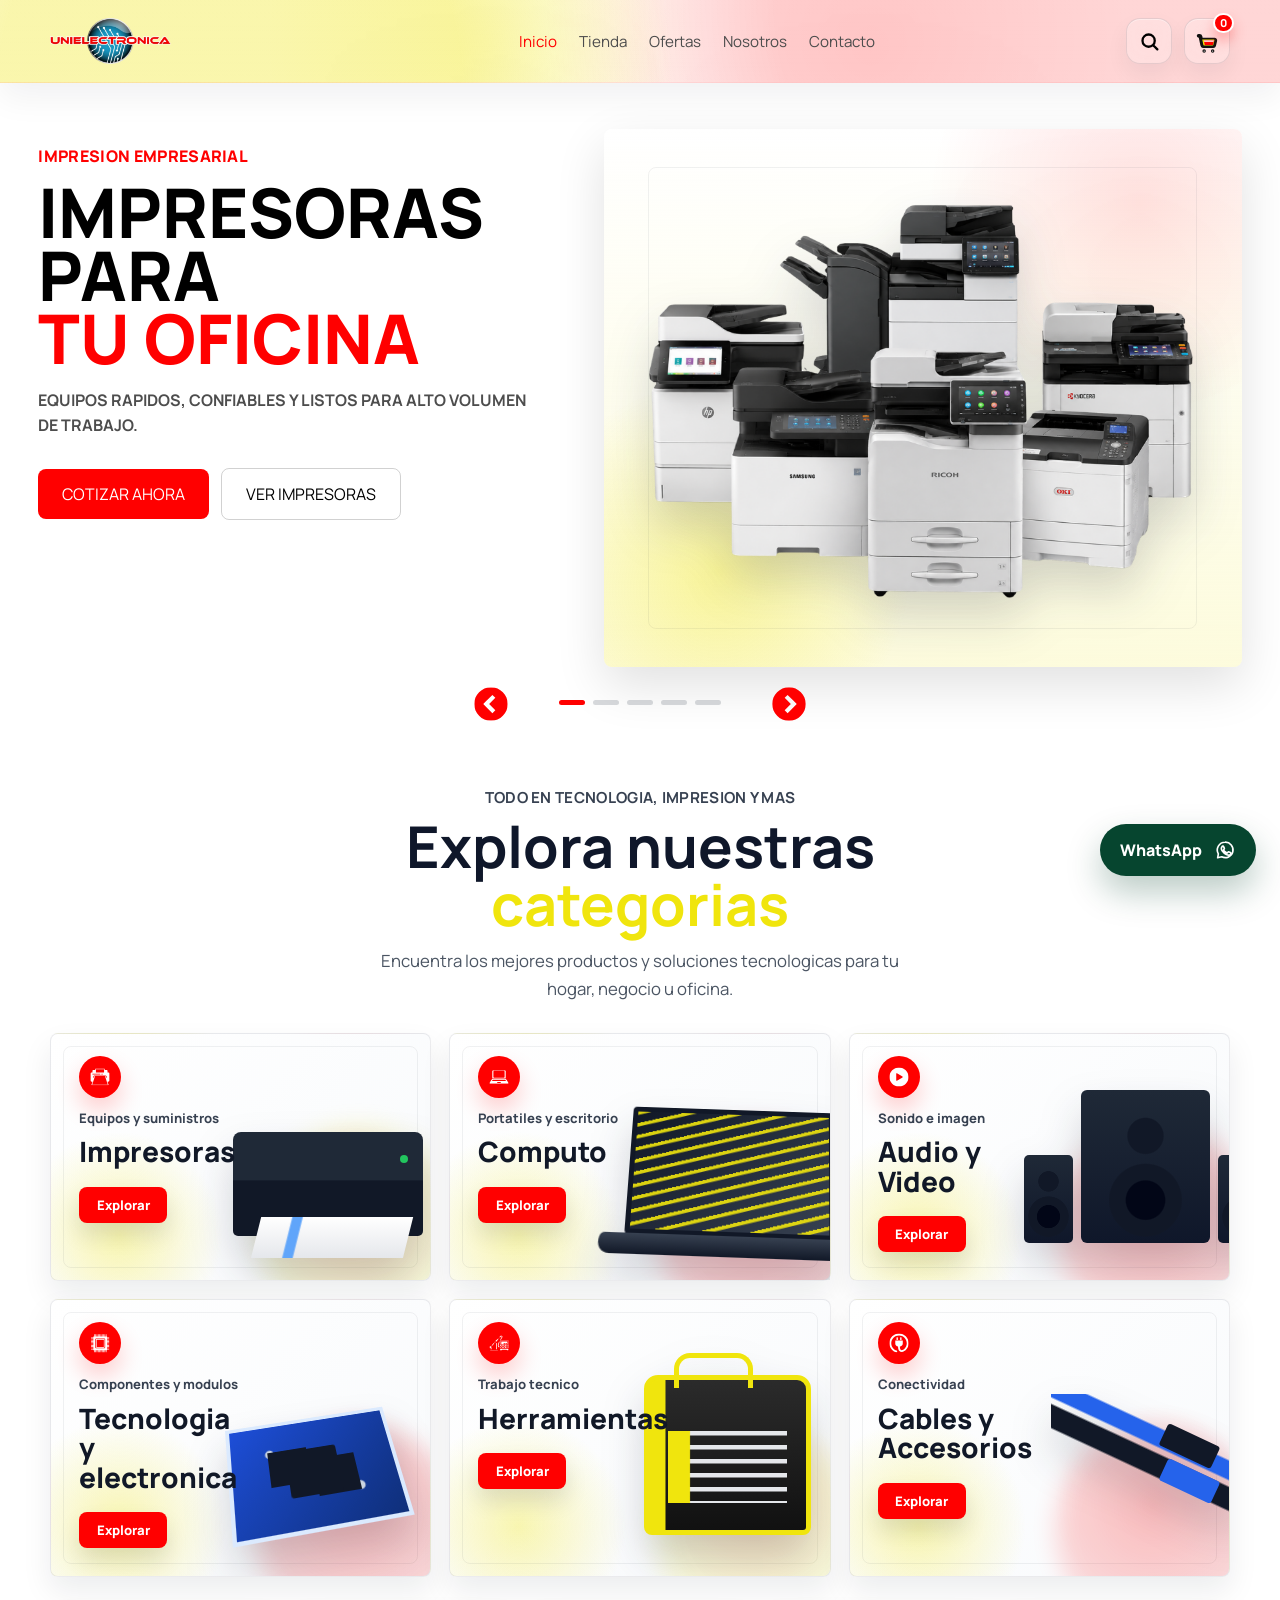
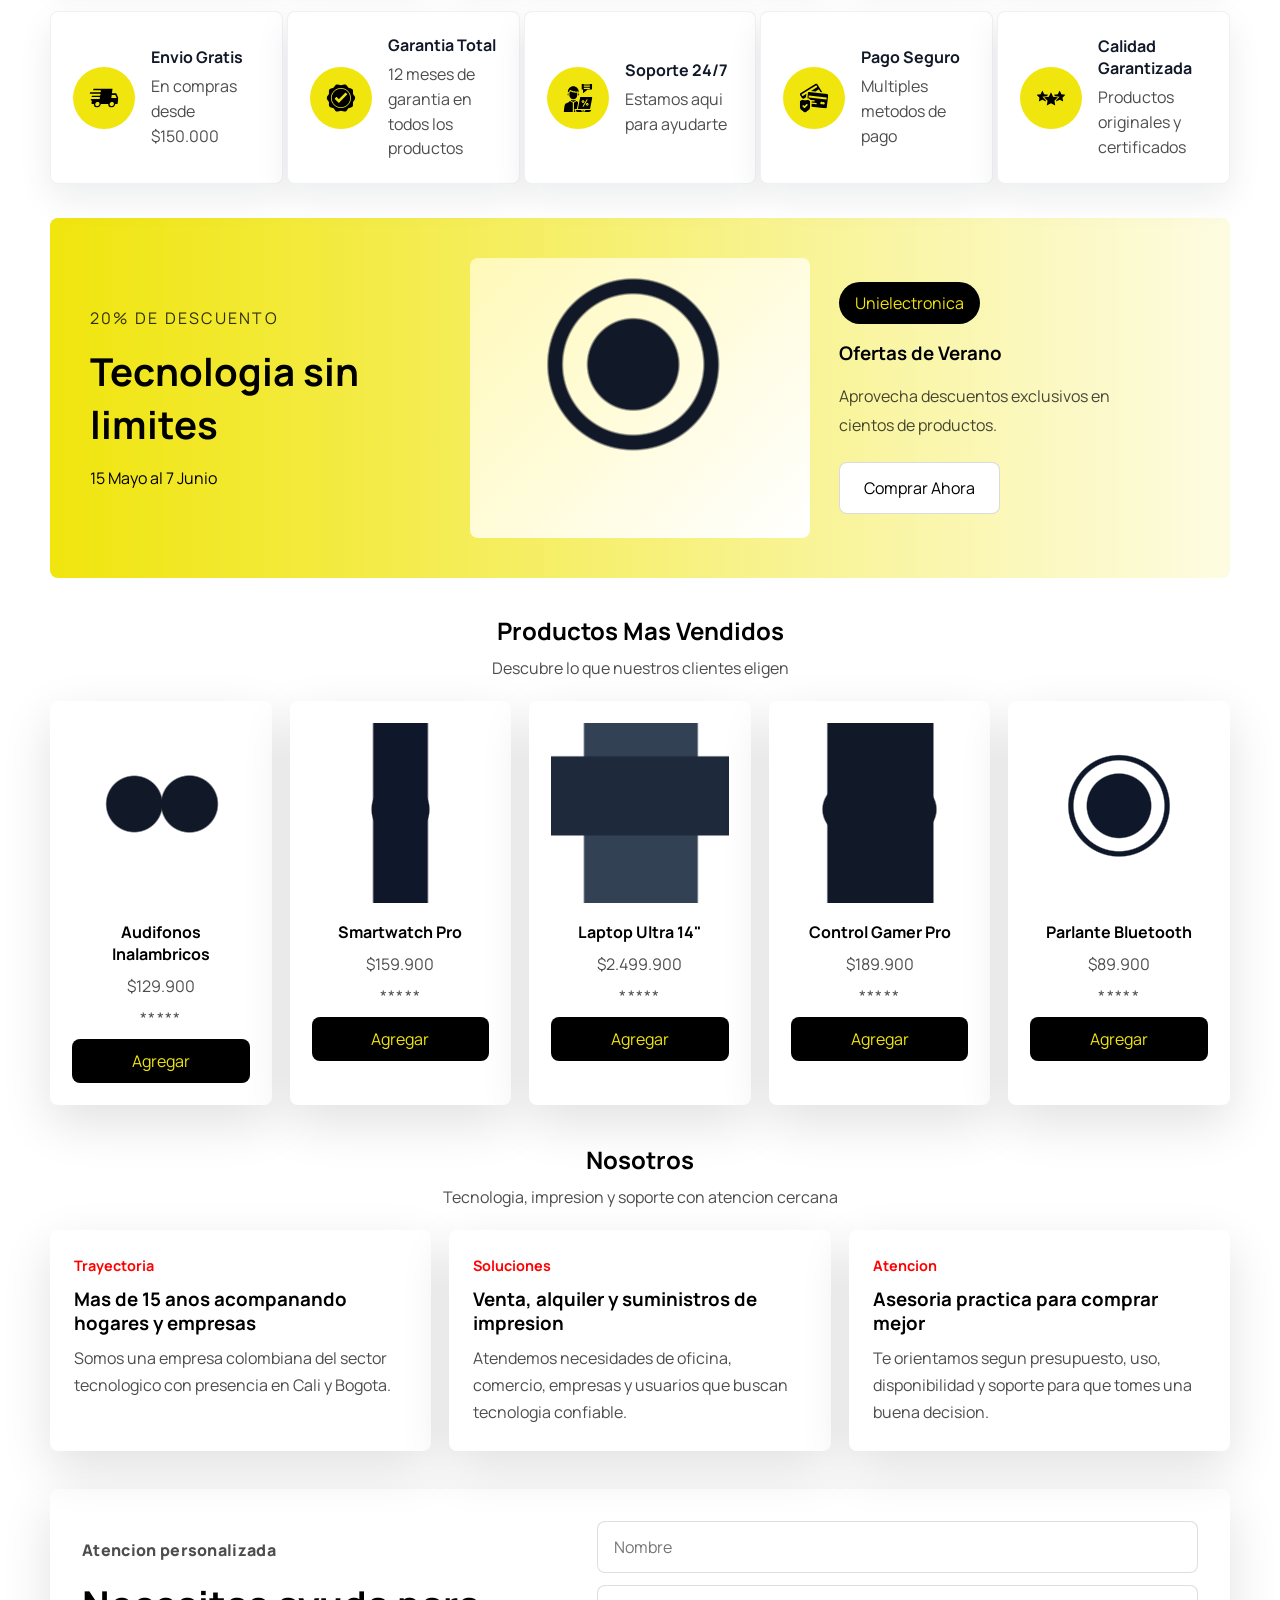
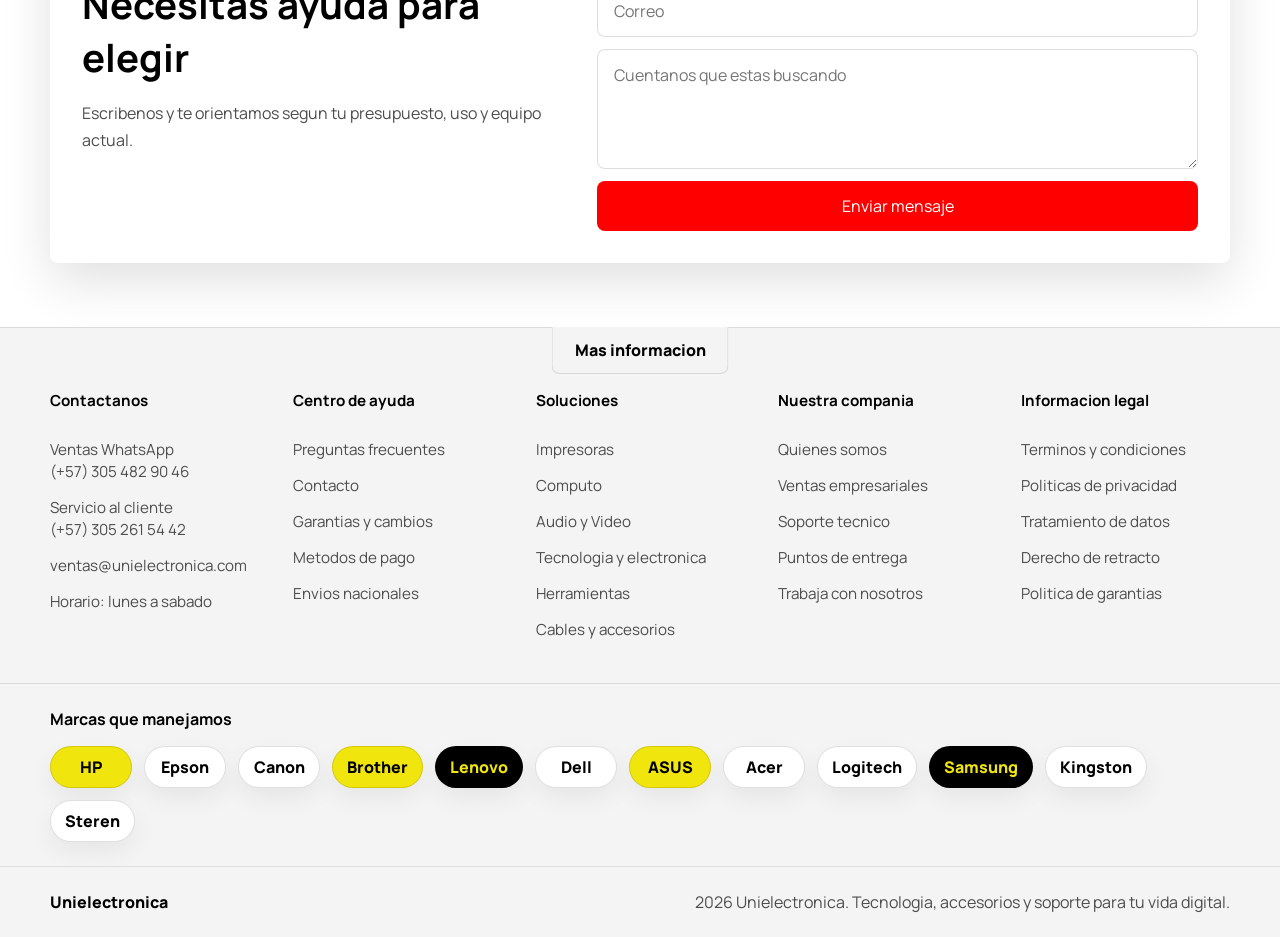
==== commit 5bd93820: "Cambios" ====
--- a/index.html
+++ b/index.html
@@ -8,7 +8,7 @@
     <link rel="stylesheet" href="style.css" />
   </head>
   <body>
-    <!-- Preloader inicial: se oculta desde app.js despues de 1 segundo. -->
+    <!-- Preloader inicial: se oculta desde app.js cuando la pagina termina de cargar. -->
     <div class="preloader" id="preloader" aria-label="Cargando Unielectronica">
       <div class="preloader-card">
         <img src="Img/UNIELECTRONICA%20LOGO.png" alt="Unielectronica" />
